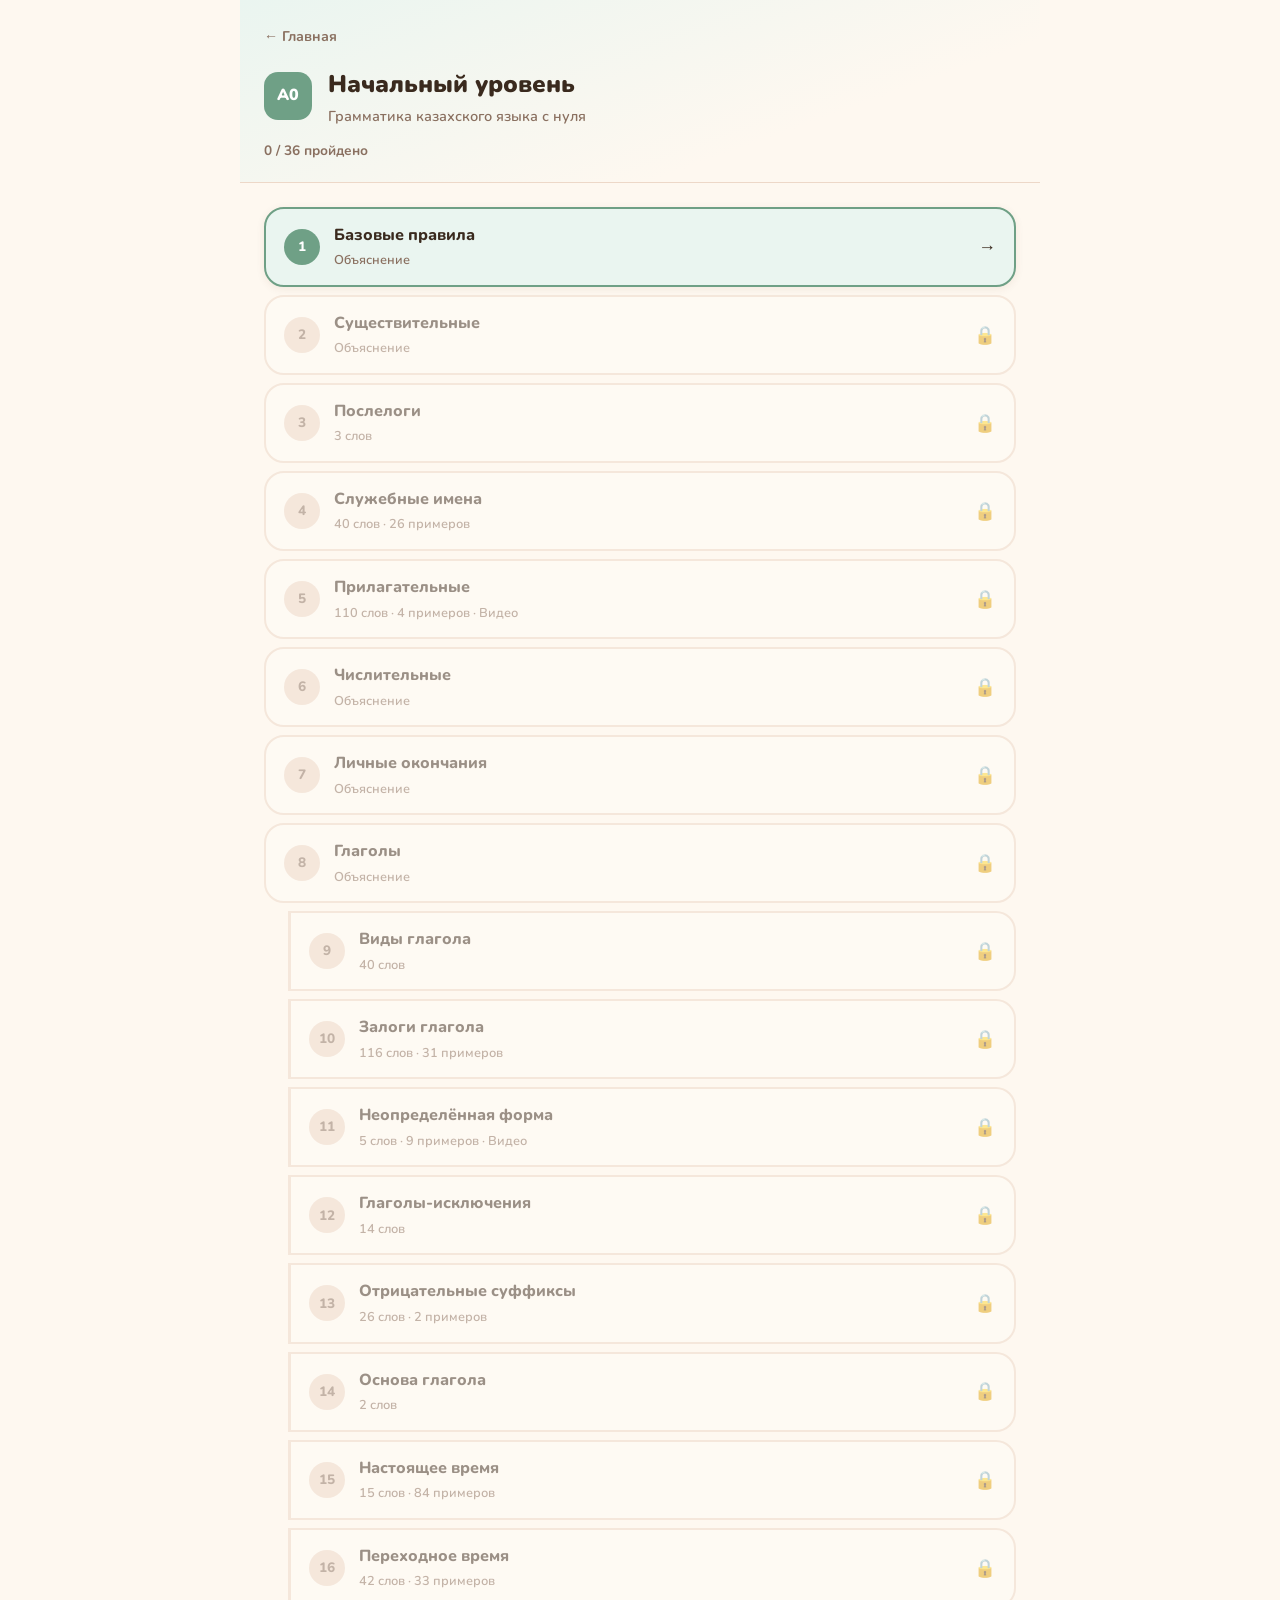
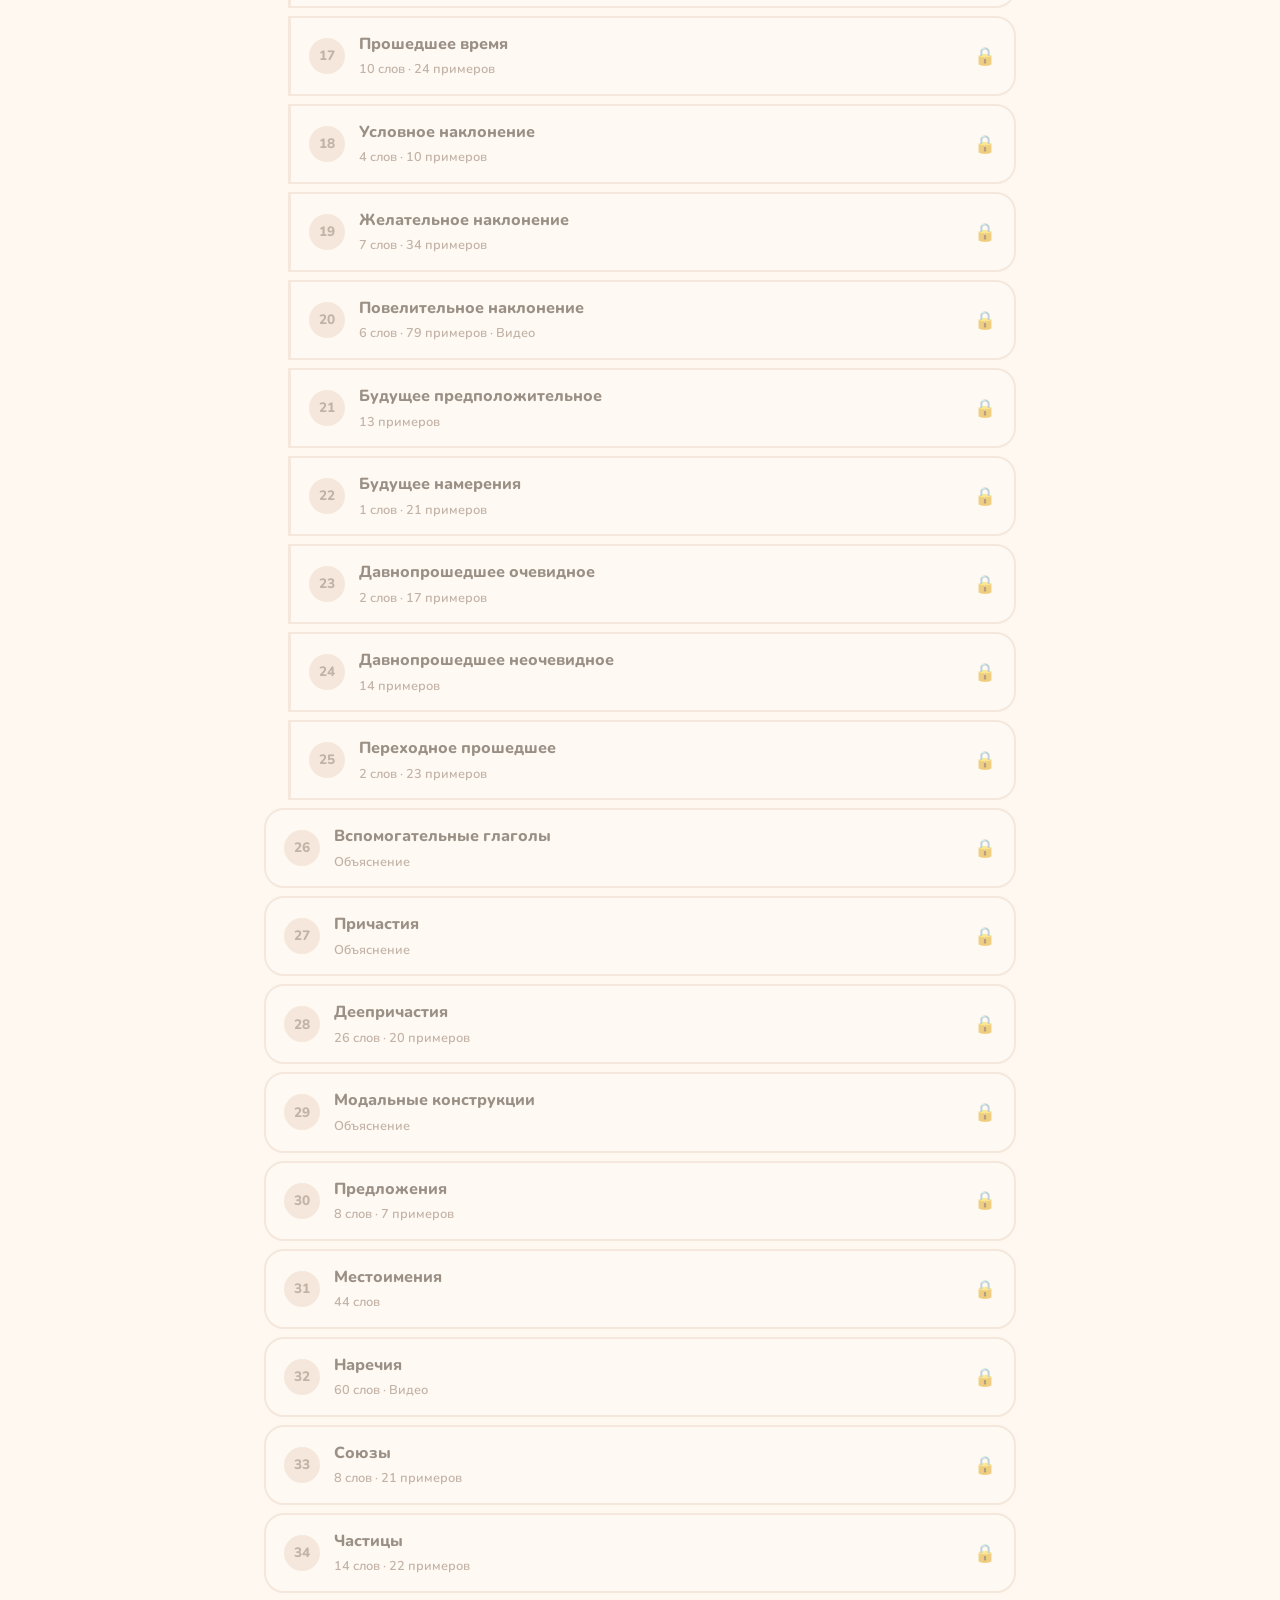
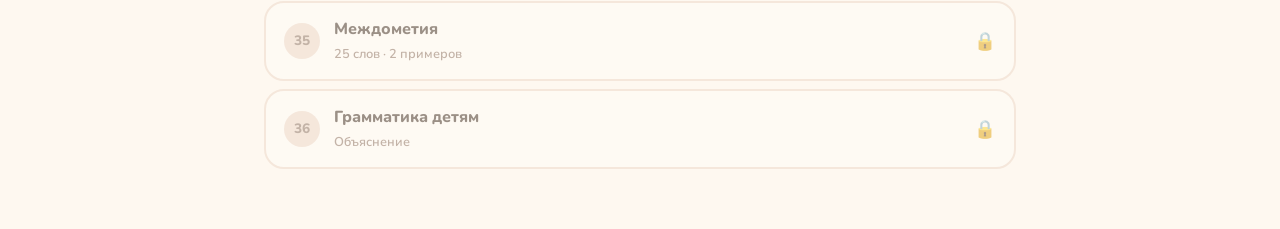
==== A0/index.html @ 3fd6f57e "Add A0 level: lesson path, individual lessons, spaced repetition - A0/A1 tab switcher on main page (" ====
<!DOCTYPE html>
<html lang="ru">
<head>
  <meta charset="UTF-8" />
  <meta name="viewport" content="width=device-width, initial-scale=1.0" />
  <title>Казахский A0 — Начальный уровень</title>
  <link rel="preconnect" href="https://fonts.googleapis.com" />
  <link rel="preconnect" href="https://fonts.gstatic.com" crossorigin />
  <link href="https://fonts.googleapis.com/css2?family=Nunito:wght@400;500;600;700;800;900&display=swap" rel="stylesheet" />
  <link rel="stylesheet" href="../css/style.css" />
  <link rel="stylesheet" href="css/a0.css" />
</head>
<body>

  <div class="a0-path-page">

    <!-- ── Header ── -->
    <div class="a0-path-header">
      <a href="../index.html" class="a0-back-link">← Главная</a>
      <div class="a0-path-title-wrap">
        <div class="a0-level-badge">A0</div>
        <div>
          <h1>Начальный уровень</h1>
          <p>Грамматика казахского языка с нуля</p>
        </div>
      </div>
      <div class="a0-path-stats" id="a0-stats"></div>
    </div>

    <!-- ── Lesson path ── -->
    <div class="a0-path-body">
      <div class="a0-path-list" id="a0-path-list">
        <!-- Rendered by path.js -->
        <div class="a0-loading">Загрузка уроков…</div>
      </div>
    </div>

  </div>

  <script src="js/path.js"></script>
</body>
</html>
---- css/style.css ----
/* ===== COZY KAZAKH LESSONS ===== */

@import url('https://fonts.googleapis.com/css2?family=Nunito:wght@400;500;600;700;800;900&display=swap');

/* ---- Variables ---- */
:root {
  --bg-page:     #fef8f0;
  --bg-card:     #fffcf7;
  --bg-card2:    #fff7ef;

  --primary:       #d4705a;
  --primary-h:     #c4604a;
  --primary-light: #fde0d8;
  --primary-pale:  #fef0ec;

  --secondary:       #6fa086;
  --secondary-h:     #5f9076;
  --secondary-light: #c4e0d3;
  --secondary-pale:  #eaf5f0;

  --accent:       #e9b94a;
  --accent-light: #fdecc8;
  --accent-pale:  #fffaed;

  --success:       #52a872;
  --success-light: #c2e8d2;
  --success-pale:  #edfaf3;

  --error:       #d45050;
  --error-light: #f5c0c0;
  --error-pale:  #fff0f0;

  --text:       #3a2a1e;
  --text-muted: #8a7060;
  --text-light: #b8a090;

  --border:     #edd8c8;
  --border-h:   #d8c0a8;

  --shadow-sm: 0 2px 8px rgba(100,55,30,.08);
  --shadow-md: 0 4px 18px rgba(100,55,30,.12);
  --shadow-lg: 0 8px 36px rgba(100,55,30,.16);
  --shadow-xl: 0 16px 56px rgba(100,55,30,.2);

  --r-sm: 8px;
  --r-md: 14px;
  --r-lg: 20px;
  --r-xl: 28px;
  --r-pill: 999px;

  --font: 'Nunito', 'Segoe UI', sans-serif;
  --transition: .2s cubic-bezier(.4,0,.2,1);
}

/* ---- Reset ---- */
*, *::before, *::after { box-sizing: border-box; margin: 0; padding: 0; }
html { scroll-behavior: smooth; }
body {
  font-family: var(--font);
  background: var(--bg-page);
  color: var(--text);
  line-height: 1.6;
  min-height: 100vh;
}
img { max-width: 100%; display: block; }
button { font-family: var(--font); cursor: pointer; border: none; outline: none; }
a { color: inherit; text-decoration: none; }

/* ---- Scrollbar ---- */
::-webkit-scrollbar { width: 8px; }
::-webkit-scrollbar-track { background: var(--bg-page); }
::-webkit-scrollbar-thumb { background: var(--border); border-radius: var(--r-pill); }
::-webkit-scrollbar-thumb:hover { background: var(--border-h); }

/* ============================================================
   LAYOUT
   ============================================================ */

.site-header {
  position: sticky;
  top: 0;
  z-index: 100;
  background: rgba(254,248,240,.92);
  backdrop-filter: blur(12px);
  border-bottom: 1px solid var(--border);
  padding: 0 24px;
  height: 64px;
  display: flex;
  align-items: center;
  gap: 16px;
}

.back-btn {
  display: flex;
  align-items: center;
  gap: 6px;
  padding: 8px 16px;
  background: var(--bg-card);
  border: 1.5px solid var(--border);
  border-radius: var(--r-pill);
  font-size: .9rem;
  font-weight: 700;
  color: var(--text-muted);
  transition: var(--transition);
  white-space: nowrap;
}
.back-btn:hover {
  background: var(--primary-pale);
  border-color: var(--primary);
  color: var(--primary);
  transform: translateX(-2px);
}

.header-lesson-info {
  display: flex;
  align-items: center;
  gap: 12px;
  flex: 1;
}
.header-lesson-icon { font-size: 1.8rem; line-height: 1; }
.header-lesson-info h1 { font-size: 1.15rem; font-weight: 800; line-height: 1.1; }
.header-lesson-info p { font-size: .8rem; color: var(--text-muted); font-weight: 600; }

/* ---- Tabs ---- */
.tabs-nav {
  display: flex;
  gap: 6px;
  padding: 16px 24px 0;
  border-bottom: 2px solid var(--border);
  background: var(--bg-page);
  position: sticky;
  top: 64px;
  z-index: 90;
  overflow-x: auto;
  -webkit-overflow-scrolling: touch;
}
.tabs-nav::-webkit-scrollbar { height: 0; }

.tab-btn {
  padding: 10px 22px;
  border-radius: var(--r-md) var(--r-md) 0 0;
  font-size: .95rem;
  font-weight: 700;
  color: var(--text-muted);
  background: transparent;
  border: 2px solid transparent;
  border-bottom: none;
  white-space: nowrap;
  transition: var(--transition);
  position: relative;
  bottom: -2px;
}
.tab-btn:hover { color: var(--primary); background: var(--primary-pale); }
.tab-btn.active {
  color: var(--primary);
  background: var(--bg-page);
  border-color: var(--border);
  border-bottom-color: var(--bg-page);
}

.tab-pane { display: none; }
.tab-pane.active {
  display: block;
  animation: fadeSlideUp .35s ease forwards;
}

.lesson-container {
  max-width: 820px;
  margin: 0 auto;
  padding: 28px 24px 80px;
  display: flex;
  flex-direction: column;
  gap: 28px;
}

/* ============================================================
   SECTION BLOCKS
   ============================================================ */

.section-block {
  background: var(--bg-card);
  border: 1.5px solid var(--border);
  border-radius: var(--r-xl);
  overflow: hidden;
  box-shadow: var(--shadow-sm);
  transition: box-shadow var(--transition);
}
.section-block:hover { box-shadow: var(--shadow-md); }

.section-header {
  display: flex;
  align-items: center;
  gap: 12px;
  padding: 18px 24px;
  background: linear-gradient(135deg, var(--primary-pale), var(--accent-pale));
  border-bottom: 1.5px solid var(--border);
  cursor: pointer;
  user-select: none;
}
.section-icon { font-size: 1.5rem; }
.section-title { font-size: 1.05rem; font-weight: 800; flex: 1; }
.section-toggle {
  font-size: 1.2rem;
  color: var(--text-muted);
  transition: transform var(--transition);
}
.section-block.collapsed .section-toggle { transform: rotate(-90deg); }

.section-body {
  padding: 20px 24px;
  display: flex;
  flex-direction: column;
  gap: 20px;
}
.section-block.collapsed .section-body { display: none; }

/* ============================================================
   THEORY COMPONENTS
   ============================================================ */

/* Goals block */
.goals-block {
  background: var(--secondary-pale);
  border: 1.5px solid var(--secondary-light);
  border-radius: var(--r-lg);
  padding: 16px 20px;
}
.goals-block ul { list-style: none; display: flex; flex-direction: column; gap: 8px; }
.goals-block li {
  display: flex;
  align-items: flex-start;
  gap: 10px;
  font-weight: 600;
  font-size: .95rem;
}
.goals-block li::before {
  content: '✓';
  color: var(--secondary);
  font-weight: 900;
  font-size: 1rem;
  line-height: 1.5;
  flex-shrink: 0;
}

.task-after-lesson {
  background: var(--accent-pale);
  border: 1.5px solid var(--accent-light);
  border-radius: var(--r-lg);
  padding: 16px 20px;
}
.task-after-lesson h4 {
  font-size: .9rem;
  font-weight: 800;
  color: var(--text-muted);
  text-transform: uppercase;
  letter-spacing: .05em;
  margin-bottom: 10px;
}
.task-after-lesson ul { list-style: none; display: flex; flex-direction: column; gap: 8px; }
.task-after-lesson li {
  display: flex;
  align-items: flex-start;
  gap: 10px;
  font-size: .9rem;
}
.task-after-lesson li::before {
  content: '📌';
  flex-shrink: 0;
  line-height: 1.5;
}

/* Alphabet grid */
.alphabet-stats {
  display: inline-flex;
  gap: 8px;
  background: var(--primary-pale);
  border: 1.5px solid var(--primary-light);
  border-radius: var(--r-pill);
  padding: 6px 16px;
  font-size: .85rem;
  font-weight: 700;
  color: var(--primary);
  margin-bottom: 12px;
}

.alphabet-grid {
  display: flex;
  flex-wrap: wrap;
  gap: 6px;
}
.letter-cell {
  display: flex;
  align-items: center;
  justify-content: center;
  min-width: 52px;
  padding: 8px 10px;
  background: var(--bg-card2);
  border: 1.5px solid var(--border);
  border-radius: var(--r-sm);
  font-size: 1rem;
  font-weight: 700;
  transition: var(--transition);
  cursor: default;
}
.letter-cell:hover { transform: translateY(-2px); box-shadow: var(--shadow-sm); }
.letter-cell.special {
  background: var(--primary-pale);
  border-color: var(--primary-light);
  color: var(--primary);
}

/* Letter detail rows */
.letter-detail-table {
  width: 100%;
  border-collapse: separate;
  border-spacing: 0 6px;
}
.letter-detail-table td {
  padding: 6px 12px;
  font-size: .92rem;
}
.letter-detail-table td:first-child {
  font-size: 1.4rem;
  font-weight: 900;
  color: var(--primary);
  width: 56px;
  text-align: center;
  background: var(--primary-pale);
  border-radius: var(--r-sm) 0 0 var(--r-sm);
  border: 1.5px solid var(--primary-light);
  border-right: none;
}
.letter-detail-table td:nth-child(2) {
  background: var(--bg-card2);
  border-top: 1.5px solid var(--border);
  border-bottom: 1.5px solid var(--border);
  color: var(--text);
}
.letter-detail-table td:last-child {
  background: var(--bg-card2);
  border-radius: 0 var(--r-sm) var(--r-sm) 0;
  border: 1.5px solid var(--border);
  border-left: none;
  font-style: italic;
  color: var(--text-muted);
  font-weight: 600;
}

.block-subtitle {
  font-size: .85rem;
  font-weight: 800;
  text-transform: uppercase;
  letter-spacing: .06em;
  color: var(--text-muted);
  margin-bottom: 10px;
}

/* Grammar table */
.grammar-table-wrap {
  overflow-x: auto;
  border-radius: var(--r-lg);
  border: 1.5px solid var(--border);
  box-shadow: var(--shadow-sm);
}
.grammar-table {
  width: 100%;
  border-collapse: collapse;
  font-size: .9rem;
}
.grammar-table th {
  padding: 10px 14px;
  background: linear-gradient(135deg, var(--primary-pale), var(--accent-pale));
  color: var(--text);
  font-weight: 800;
  text-align: left;
  border-bottom: 1.5px solid var(--border);
  white-space: nowrap;
}
.grammar-table td {
  padding: 10px 14px;
  border-bottom: 1px solid var(--border);
  vertical-align: top;
}
.grammar-table tr:last-child td { border-bottom: none; }
.grammar-table tr:nth-child(even) td { background: var(--bg-card2); }
.grammar-table td:first-child { font-weight: 700; color: var(--text-muted); }
.grammar-table .kz-text { font-weight: 700; font-size: 1rem; color: var(--text); }
.grammar-table .ru-text { color: var(--text-muted); font-size: .88rem; }
.grammar-note {
  font-size: .85rem;
  color: var(--text-muted);
  font-style: italic;
  margin-bottom: 8px;
}

/* Vocab table */
.vocab-table-wrap {
  border: 1.5px solid var(--border);
  border-radius: var(--r-lg);
  overflow: hidden;
  box-shadow: var(--shadow-sm);
}
.vocab-row {
  display: grid;
  grid-template-columns: 1fr 1fr;
  padding: 12px 18px;
  border-bottom: 1px solid var(--border);
  gap: 12px;
  align-items: center;
  transition: background var(--transition);
}
.vocab-row:last-child { border-bottom: none; }
.vocab-row:hover { background: var(--primary-pale); }
.vocab-row .kz { font-weight: 700; font-size: 1rem; }
.vocab-row .ru { color: var(--text-muted); font-size: .9rem; }

/* Dialogue examples */
.dialogue-examples { display: flex; flex-direction: column; gap: 14px; }
.dialogue-example-card {
  background: var(--bg-card2);
  border: 1.5px solid var(--border);
  border-radius: var(--r-lg);
  overflow: hidden;
}
.dialogue-example-label {
  padding: 8px 16px;
  background: var(--accent-pale);
  border-bottom: 1px solid var(--border);
  font-size: .82rem;
  font-weight: 700;
  color: var(--text-muted);
}
.dialogue-example-lines { padding: 12px 16px; display: flex; flex-direction: column; gap: 6px; }
.dialogue-line {
  font-size: .95rem;
  font-weight: 600;
  padding: 4px 0;
}

.dialogue-pairs { display: flex; flex-direction: column; gap: 16px; }
.dialogue-pair {
  background: var(--bg-card2);
  border: 1.5px solid var(--border);
  border-radius: var(--r-lg);
  padding: 14px 18px;
}
.dialogue-pair-label {
  font-size: .82rem;
  font-weight: 800;
  color: var(--text-muted);
  margin-bottom: 8px;
  text-transform: uppercase;
  letter-spacing: .05em;
}
.dialogue-pair-line {
  display: flex;
  gap: 10px;
  margin-bottom: 6px;
}
.dialogue-pair-line:last-child { margin-bottom: 0; }
.dp-q, .dp-a {
  padding: 8px 14px;
  border-radius: var(--r-md);
  font-size: .95rem;
  font-weight: 600;
  flex: 1;
}
.dp-q {
  background: var(--primary-pale);
  border: 1.5px solid var(--primary-light);
  color: var(--primary);
}
.dp-a {
  background: var(--secondary-pale);
  border: 1.5px solid var(--secondary-light);
  color: var(--secondary-h);
}

/* Colors grid */
.colors-grid {
  display: flex;
  flex-wrap: wrap;
  gap: 10px;
}
.color-chip {
  display: flex;
  align-items: center;
  gap: 10px;
  padding: 10px 16px;
  background: var(--bg-card);
  border: 1.5px solid var(--border);
  border-radius: var(--r-pill);
  box-shadow: var(--shadow-sm);
  transition: var(--transition);
}
.color-chip:hover { transform: translateY(-2px); box-shadow: var(--shadow-md); }
.color-dot {
  width: 20px;
  height: 20px;
  border-radius: 50%;
  border: 2px solid rgba(0,0,0,.1);
  flex-shrink: 0;
}
.color-kz { font-weight: 700; font-size: .95rem; }
.color-ru { font-size: .8rem; color: var(--text-muted); }

/* Numbers table */
.numbers-grid {
  display: grid;
  grid-template-columns: repeat(auto-fill, minmax(140px, 1fr));
  gap: 8px;
}
.number-cell {
  display: flex;
  align-items: center;
  gap: 10px;
  padding: 10px 14px;
  background: var(--bg-card2);
  border: 1.5px solid var(--border);
  border-radius: var(--r-md);
  transition: var(--transition);
}
.number-cell:hover {
  background: var(--primary-pale);
  border-color: var(--primary-light);
  transform: translateY(-2px);
  box-shadow: var(--shadow-sm);
}
.number-digit {
  font-size: 1.1rem;
  font-weight: 900;
  color: var(--primary);
  min-width: 40px;
  text-align: right;
}
.number-word { font-size: .9rem; font-weight: 700; }

.numbers-note {
  background: var(--accent-pale);
  border: 1.5px solid var(--accent-light);
  border-radius: var(--r-md);
  padding: 12px 16px;
  font-size: .88rem;
  color: var(--text-muted);
  font-weight: 600;
}
.numbers-note::before { content: '💡 '; }

/* Vocab with emoji */
.vocab-emoji-grid {
  display: grid;
  grid-template-columns: repeat(auto-fill, minmax(160px, 1fr));
  gap: 10px;
}
.vocab-emoji-cell {
  display: flex;
  align-items: center;
  gap: 10px;
  padding: 12px 14px;
  background: var(--bg-card2);
  border: 1.5px solid var(--border);
  border-radius: var(--r-md);
  transition: var(--transition);
}
.vocab-emoji-cell:hover {
  background: var(--secondary-pale);
  border-color: var(--secondary-light);
  transform: translateY(-2px);
  box-shadow: var(--shadow-sm);
}
.vocab-emoji { font-size: 1.6rem; flex-shrink: 0; }
.vocab-emoji-text .kz { font-weight: 700; font-size: .92rem; }
.vocab-emoji-text .ru { font-size: .78rem; color: var(--text-muted); }

/* ============================================================
   EXERCISES
   ============================================================ */

.exercise-block {
  background: var(--bg-card);
  border: 2px solid var(--border);
  border-radius: var(--r-xl);
  overflow: hidden;
  box-shadow: var(--shadow-sm);
}

.exercise-header {
  display: flex;
  align-items: center;
  gap: 12px;
  padding: 14px 20px;
  background: linear-gradient(135deg, var(--accent-pale), var(--primary-pale));
  border-bottom: 1.5px solid var(--border);
}
.exercise-badge {
  padding: 4px 12px;
  background: var(--accent);
  color: white;
  border-radius: var(--r-pill);
  font-size: .8rem;
  font-weight: 800;
  white-space: nowrap;
}
.exercise-instruction {
  font-size: .9rem;
  font-weight: 600;
  color: var(--text-muted);
  line-height: 1.4;
}

.exercise-body { padding: 20px; }

.exercise-result {
  margin-top: 16px;
  padding: 12px 18px;
  border-radius: var(--r-md);
  font-size: .95rem;
  font-weight: 700;
  display: none;
  align-items: center;
  gap: 10px;
}
.exercise-result.success {
  display: flex;
  background: var(--success-pale);
  border: 1.5px solid var(--success-light);
  color: var(--success);
}
.exercise-result.partial {
  display: flex;
  background: var(--accent-pale);
  border: 1.5px solid var(--accent-light);
  color: #9a7020;
}
.exercise-result.error {
  display: flex;
  background: var(--error-pale);
  border: 1.5px solid var(--error-light);
  color: var(--error);
}

/* ---- Match Exercise ---- */
.match-exercise { display: flex; flex-direction: column; gap: 16px; }
.match-columns {
  display: grid;
  grid-template-columns: 1fr 1fr;
  gap: clamp(48px, 16%, 80px);
}
.match-column { display: flex; flex-direction: column; gap: 8px; }

.match-item {
  padding: 12px 16px;
  background: var(--bg-card2);
  border: 2px solid var(--border);
  border-radius: var(--r-md);
  font-size: .92rem;
  font-weight: 600;
  cursor: pointer;
  transition: var(--transition);
  text-align: center;
  user-select: none;
  min-height: 48px;
  display: flex;
  align-items: center;
  justify-content: center;
}
.match-item:hover:not(.matched):not(.wrong) {
  border-color: var(--primary);
  background: var(--primary-pale);
  transform: translateY(-1px);
  box-shadow: var(--shadow-sm);
}
.match-item.selected {
  border-color: var(--primary);
  background: var(--primary-pale);
  box-shadow: 0 0 0 3px var(--primary-light);
  animation: pulse .4s ease;
}
.match-item.matched {
  border-color: var(--success);
  background: var(--success-pale);
  color: var(--success);
  cursor: default;
  animation: matchSuccess .5s ease;
}
.match-item.matched::after {
  content: ' ✓';
  font-weight: 900;
}
.match-item.wrong {
  border-color: var(--error);
  background: var(--error-pale);
  animation: shake .4s ease;
}

.match-check-btn {
  align-self: center;
  padding: 11px 28px;
  background: var(--primary);
  color: white;
  border-radius: var(--r-pill);
  font-size: .95rem;
  font-weight: 800;
  transition: var(--transition);
  box-shadow: var(--shadow-sm);
}
.match-check-btn:hover {
  background: var(--primary-h);
  transform: translateY(-2px);
  box-shadow: var(--shadow-md);
}
.match-check-btn:disabled {
  opacity: .5;
  cursor: not-allowed;
  transform: none;
}

/* ---- Fill Dialog Exercise ---- */
.fill-dialog-exercise { display: flex; flex-direction: column; gap: 16px; }

.word-bank {
  display: flex;
  flex-wrap: wrap;
  gap: 8px;
  padding: 14px 16px;
  background: var(--accent-pale);
  border: 1.5px solid var(--accent-light);
  border-radius: var(--r-lg);
}
.word-bank-label {
  width: 100%;
  font-size: .78rem;
  font-weight: 800;
  text-transform: uppercase;
  letter-spacing: .06em;
  color: var(--text-muted);
  margin-bottom: 2px;
}
.word-chip {
  padding: 7px 16px;
  background: white;
  border: 2px solid var(--accent-light);
  border-radius: var(--r-pill);
  font-size: .9rem;
  font-weight: 700;
  cursor: pointer;
  transition: var(--transition);
  color: var(--text);
}
.word-chip:hover:not(.used) {
  border-color: var(--accent);
  background: var(--accent-pale);
  transform: translateY(-1px);
}
.word-chip.used {
  opacity: .35;
  cursor: not-allowed;
  text-decoration: line-through;
}

.dialog-blocks { display: flex; flex-direction: column; gap: 12px; }
.dialog-block {
  background: var(--bg-card2);
  border: 1.5px solid var(--border);
  border-radius: var(--r-lg);
  overflow: hidden;
}
.dialog-block-num {
  padding: 6px 14px;
  background: var(--primary-pale);
  border-bottom: 1px solid var(--border);
  font-size: .78rem;
  font-weight: 800;
  color: var(--primary);
  text-transform: uppercase;
  letter-spacing: .05em;
}
.dialog-lines { padding: 10px 14px; display: flex; flex-direction: column; gap: 6px; }
.dialog-line {
  font-size: .92rem;
  font-weight: 600;
  line-height: 1.6;
  display: flex;
  align-items: center;
  flex-wrap: wrap;
  gap: 4px;
}

.blank-slot {
  display: inline-flex;
  align-items: center;
  justify-content: center;
  min-width: 90px;
  padding: 3px 12px;
  background: white;
  border: 2px dashed var(--primary-light);
  border-radius: var(--r-pill);
  font-weight: 700;
  color: var(--primary);
  cursor: pointer;
  transition: var(--transition);
  font-size: .88rem;
  min-height: 30px;
  vertical-align: middle;
}
.blank-slot.empty::after { content: '______'; opacity: .3; }
.blank-slot:hover:not(.correct):not(.wrong-ans) {
  border-color: var(--primary);
  background: var(--primary-pale);
}
.blank-slot.correct {
  background: var(--success-pale);
  border-style: solid;
  border-color: var(--success);
  color: var(--success);
  cursor: default;
}
.blank-slot.wrong-ans {
  background: var(--error-pale);
  border-style: solid;
  border-color: var(--error);
  color: var(--error);
}
.blank-slot.filled {
  border-style: solid;
  border-color: var(--primary);
  background: var(--primary-pale);
}

.dialog-check-btn {
  align-self: flex-start;
  padding: 10px 26px;
  background: var(--secondary);
  color: white;
  border-radius: var(--r-pill);
  font-size: .95rem;
  font-weight: 800;
  transition: var(--transition);
  box-shadow: var(--shadow-sm);
}
.dialog-check-btn:hover {
  background: var(--secondary-h);
  transform: translateY(-2px);
  box-shadow: var(--shadow-md);
}

/* ---- Alpha Sort Exercise ---- */
.sort-exercise { display: flex; flex-direction: column; gap: 16px; }
.sort-bank {
  display: flex;
  flex-wrap: wrap;
  gap: 8px;
  padding: 14px 16px;
  background: var(--secondary-pale);
  border: 1.5px solid var(--secondary-light);
  border-radius: var(--r-lg);
  min-height: 56px;
}
.sort-bank-label {
  width: 100%;
  font-size: .78rem;
  font-weight: 800;
  text-transform: uppercase;
  letter-spacing: .06em;
  color: var(--text-muted);
  margin-bottom: 2px;
}
.sort-chip {
  padding: 8px 18px;
  background: white;
  border: 2px solid var(--secondary-light);
  border-radius: var(--r-pill);
  font-size: .92rem;
  font-weight: 700;
  cursor: pointer;
  transition: var(--transition);
}
.sort-chip:hover {
  border-color: var(--secondary);
  background: var(--secondary-pale);
  transform: translateY(-2px);
  box-shadow: var(--shadow-sm);
}
.sort-chip.placed { opacity: .3; cursor: not-allowed; text-decoration: line-through; }

.sort-slots { display: flex; flex-direction: column; gap: 6px; }
.sort-slot {
  display: flex;
  align-items: center;
  gap: 10px;
}
.sort-slot-num {
  width: 28px;
  height: 28px;
  border-radius: 50%;
  background: var(--primary-pale);
  border: 1.5px solid var(--primary-light);
  display: flex;
  align-items: center;
  justify-content: center;
  font-size: .8rem;
  font-weight: 800;
  color: var(--primary);
  flex-shrink: 0;
}
.sort-slot-cell {
  flex: 1;
  padding: 8px 16px;
  border: 2px dashed var(--border);
  border-radius: var(--r-md);
  font-size: .92rem;
  font-weight: 700;
  min-height: 40px;
  cursor: pointer;
  transition: var(--transition);
  color: var(--text);
  display: flex;
  align-items: center;
}
.sort-slot-cell.empty { color: var(--text-light); }
.sort-slot-cell.empty::after { content: 'нажмите на слово...'; font-size: .8rem; font-weight: 500; }
.sort-slot-cell:hover:not(.correct-s):not(.wrong-s) {
  border-color: var(--primary-light);
  background: var(--primary-pale);
}
.sort-slot-cell.correct-s {
  background: var(--success-pale);
  border: 2px solid var(--success);
  color: var(--success);
  cursor: default;
}
.sort-slot-cell.wrong-s {
  background: var(--error-pale);
  border: 2px solid var(--error);
  color: var(--error);
}

.sort-check-btn {
  align-self: flex-start;
  padding: 10px 26px;
  background: var(--primary);
  color: white;
  border-radius: var(--r-pill);
  font-size: .95rem;
  font-weight: 800;
  transition: var(--transition);
  box-shadow: var(--shadow-sm);
}
.sort-check-btn:hover {
  background: var(--primary-h);
  transform: translateY(-2px);
  box-shadow: var(--shadow-md);
}

/* ---- Color Fill Exercise ---- */
.color-fill-exercise { display: flex; flex-direction: column; gap: 16px; }
.color-options {
  display: flex;
  flex-wrap: wrap;
  gap: 8px;
  padding: 14px 16px;
  background: var(--bg-card2);
  border: 1.5px solid var(--border);
  border-radius: var(--r-lg);
}
.color-option-chip {
  padding: 7px 16px;
  background: white;
  border: 2px solid var(--border);
  border-radius: var(--r-pill);
  font-size: .9rem;
  font-weight: 700;
  cursor: pointer;
  transition: var(--transition);
}
.color-option-chip:hover { border-color: var(--primary); background: var(--primary-pale); }
.color-option-chip.used { opacity: .3; cursor: not-allowed; }

.color-questions { display: flex; flex-direction: column; gap: 12px; }
.color-question {
  background: var(--bg-card2);
  border: 1.5px solid var(--border);
  border-radius: var(--r-lg);
  padding: 14px 18px;
}
.color-question-hint {
  font-size: .82rem;
  color: var(--text-muted);
  font-weight: 600;
  margin-bottom: 8px;
  display: flex;
  align-items: center;
  gap: 6px;
}
.color-question-text { font-size: .95rem; font-weight: 700; line-height: 1.8; }

/* ---- Count Exercise ---- */
.count-exercise { display: flex; flex-direction: column; gap: 16px; }
.count-question {
  background: var(--bg-card2);
  border: 1.5px solid var(--border);
  border-radius: var(--r-lg);
  padding: 16px 18px;
  display: flex;
  flex-direction: column;
  gap: 12px;
}
.count-display {
  font-size: 2.2rem;
  letter-spacing: 2px;
  text-align: center;
  padding: 8px;
}
.count-prompt { font-size: .95rem; font-weight: 700; }
.count-prompt-ru { font-size: .85rem; color: var(--text-muted); font-weight: 600; }

.count-input-wrap { display: flex; gap: 10px; align-items: center; flex-wrap: wrap; }
.count-input {
  flex: 1;
  min-width: 200px;
  padding: 10px 16px;
  border: 2px solid var(--border);
  border-radius: var(--r-md);
  font-size: .95rem;
  font-family: var(--font);
  font-weight: 600;
  background: white;
  color: var(--text);
  transition: var(--transition);
}
.count-input:focus {
  outline: none;
  border-color: var(--primary);
  box-shadow: 0 0 0 3px var(--primary-light);
}
.count-check-btn {
  padding: 10px 22px;
  background: var(--primary);
  color: white;
  border-radius: var(--r-md);
  font-size: .9rem;
  font-weight: 800;
  transition: var(--transition);
}
.count-check-btn:hover {
  background: var(--primary-h);
  transform: translateY(-1px);
}
.count-answer-reveal {
  font-size: .9rem;
  color: var(--text-muted);
  font-weight: 600;
  padding: 8px 14px;
  background: var(--success-pale);
  border: 1.5px solid var(--success-light);
  border-radius: var(--r-md);
  display: none;
}
.count-answer-reveal.show { display: block; }

/* Reset button */
.reset-btn {
  align-self: flex-end;
  padding: 7px 18px;
  background: transparent;
  border: 1.5px solid var(--border);
  border-radius: var(--r-pill);
  font-size: .82rem;
  font-weight: 700;
  color: var(--text-muted);
  transition: var(--transition);
}
.reset-btn:hover { border-color: var(--error); color: var(--error); background: var(--error-pale); }

/* ============================================================
   FLASHCARDS
   ============================================================ */

.flashcard-tab {
  max-width: 680px;
  margin: 0 auto;
  padding: 28px 24px 80px;
  display: flex;
  flex-direction: column;
  gap: 20px;
}

/* Direction bar (Каз→Рус / Рус→Каз) */
.fc-dir-bar {
  display: flex;
  gap: 6px;
  background: var(--bg-card2);
  border: 1.5px solid var(--border);
  border-radius: var(--r-pill);
  padding: 4px;
  align-self: center;
}
.fc-dir-btn {
  padding: 7px 18px;
  border-radius: var(--r-pill);
  font-size: .85rem;
  font-weight: 700;
  border: none;
  background: transparent;
  color: var(--text-muted);
  transition: var(--transition);
  cursor: pointer;
  white-space: nowrap;
}
.fc-dir-btn:hover:not(.active) {
  color: var(--secondary-h);
  background: var(--secondary-pale);
}
.fc-dir-btn.active {
  background: var(--secondary);
  color: white;
  box-shadow: var(--shadow-sm);
}

/* Mode bar */
.fc-modebar {
  display: flex;
  gap: 10px;
  align-items: center;
  flex-wrap: wrap;
}
.fc-mode-btn {
  padding: 9px 20px;
  border-radius: var(--r-pill);
  font-size: .88rem;
  font-weight: 700;
  transition: var(--transition);
  border: 2px solid var(--border);
  background: var(--bg-card);
  color: var(--text-muted);
}
.fc-mode-btn:hover { border-color: var(--primary); color: var(--primary); background: var(--primary-pale); }
.fc-mode-btn.active { background: var(--primary); border-color: var(--primary); color: white; }
.fc-mode-btn.review-mode { border-color: var(--accent); color: #9a7020; }
.fc-mode-btn.review-mode.active { background: var(--accent); border-color: var(--accent); color: white; }

.fc-stats {
  display: flex;
  gap: 14px;
  align-items: center;
  padding: 12px 18px;
  background: var(--bg-card);
  border: 1.5px solid var(--border);
  border-radius: var(--r-lg);
  flex-wrap: wrap;
}
.fc-stat {
  display: flex;
  flex-direction: column;
  align-items: center;
}
.fc-stat-num { font-size: 1.4rem; font-weight: 900; color: var(--primary); line-height: 1; }
.fc-stat-label { font-size: .72rem; font-weight: 700; color: var(--text-muted); text-transform: uppercase; letter-spacing: .04em; }
.fc-stat-divider { width: 1px; height: 36px; background: var(--border); }

/* Card area */
.fc-card-area {
  display: flex;
  flex-direction: column;
  align-items: center;
  gap: 16px;
}

.fc-card-wrap {
  width: 100%;
  perspective: 1000px;
  cursor: pointer;
}
.fc-card {
  width: 100%;
  min-height: 220px;
  border-radius: var(--r-xl);
  transition: transform .55s cubic-bezier(.4,0,.2,1);
  transform-style: preserve-3d;
  position: relative;
  box-shadow: var(--shadow-md);
}
.fc-card.flipped { transform: rotateY(180deg); }
.fc-card-face {
  position: absolute;
  inset: 0;
  border-radius: var(--r-xl);
  display: flex;
  flex-direction: column;
  align-items: center;
  justify-content: center;
  padding: 28px 32px;
  backface-visibility: hidden;
  -webkit-backface-visibility: hidden;
  gap: 10px;
}
.fc-card-front {
  background: linear-gradient(135deg, #fff8f0, #fef0e8);
  border: 2px solid var(--border);
}
.fc-card-back {
  background: linear-gradient(135deg, #eaf5f0, #d8f0e6);
  border: 2px solid var(--secondary-light);
  transform: rotateY(180deg);
}
.fc-card-lang {
  font-size: .72rem;
  font-weight: 800;
  text-transform: uppercase;
  letter-spacing: .08em;
  opacity: .5;
}
.fc-card-text {
  font-size: 1.6rem;
  font-weight: 800;
  text-align: center;
  line-height: 1.3;
  white-space: pre-line;
}
.fc-card-note {
  font-size: .82rem;
  color: var(--text-muted);
  font-weight: 600;
  text-align: center;
  font-style: italic;
}
.fc-flip-hint {
  font-size: .75rem;
  color: var(--text-light);
  font-weight: 600;
  opacity: .7;
}

/* Learned badge */
.fc-learned-badge {
  position: absolute;
  top: 14px;
  right: 18px;
  font-size: 1.2rem;
  transition: transform var(--transition);
}
.fc-learned-badge:hover { transform: scale(1.3); }

/* Navigation */
.fc-nav {
  display: flex;
  align-items: center;
  gap: 16px;
  width: 100%;
  justify-content: center;
}
.fc-nav-btn {
  width: 44px;
  height: 44px;
  border-radius: 50%;
  background: var(--bg-card);
  border: 2px solid var(--border);
  font-size: 1.1rem;
  display: flex;
  align-items: center;
  justify-content: center;
  transition: var(--transition);
  color: var(--text);
}
.fc-nav-btn:hover:not(:disabled) {
  border-color: var(--primary);
  background: var(--primary-pale);
  color: var(--primary);
  transform: scale(1.1);
}
.fc-nav-btn:disabled { opacity: .35; cursor: not-allowed; }
.fc-counter {
  font-size: .95rem;
  font-weight: 700;
  color: var(--text-muted);
  min-width: 70px;
  text-align: center;
}

/* Learn button */
.fc-action-row {
  display: flex;
  gap: 10px;
  width: 100%;
  justify-content: center;
  flex-wrap: wrap;
}
.fc-learn-btn {
  padding: 10px 24px;
  border-radius: var(--r-pill);
  font-size: .9rem;
  font-weight: 800;
  transition: var(--transition);
  border: 2px solid var(--border);
  background: var(--bg-card);
  color: var(--text-muted);
  display: flex;
  align-items: center;
  gap: 7px;
}
.fc-learn-btn:hover { border-color: var(--accent); background: var(--accent-pale); color: #9a7020; }
.fc-learn-btn.learned {
  background: var(--accent-pale);
  border-color: var(--accent);
  color: #9a7020;
}
.fc-learn-btn.learned .learn-icon::before { content: '⭐'; }
.fc-learn-btn:not(.learned) .learn-icon::before { content: '☆'; }

.fc-shuffle-btn {
  padding: 10px 20px;
  border-radius: var(--r-pill);
  font-size: .9rem;
  font-weight: 800;
  transition: var(--transition);
  border: 2px solid var(--border);
  background: var(--bg-card);
  color: var(--text-muted);
}
.fc-shuffle-btn:hover { border-color: var(--secondary); background: var(--secondary-pale); color: var(--secondary-h); }

/* Learned full view */
.fc-learned-view {
  display: flex;
  flex-direction: column;
  gap: 12px;
  padding: 4px 0;
}
.fc-back-btn {
  display: inline-flex;
  align-items: center;
  gap: 6px;
  background: none;
  border: 1.5px solid var(--border);
  border-radius: var(--r-pill);
  padding: 7px 16px;
  font-size: .85rem;
  font-weight: 700;
  color: var(--text-muted);
  cursor: pointer;
  transition: var(--transition);
  align-self: flex-start;
}
.fc-back-btn:hover { border-color: var(--primary); color: var(--primary); }
.fc-learned-view-title {
  font-size: 1.05rem;
  font-weight: 800;
  color: var(--primary);
  display: flex;
  align-items: center;
  gap: 8px;
}
.fc-learned-view-count {
  background: var(--accent-pale);
  color: #9a7020;
  border-radius: var(--r-pill);
  padding: 2px 10px;
  font-size: .82rem;
}
.fc-learned-view .fc-learned-list {
  max-height: none;
}

/* Learned panel */
.fc-learned-panel {
  background: var(--bg-card);
  border: 1.5px solid var(--border);
  border-radius: var(--r-xl);
  overflow: hidden;
  box-shadow: var(--shadow-sm);
}
.fc-learned-panel-header {
  padding: 14px 20px;
  background: var(--accent-pale);
  border-bottom: 1.5px solid var(--accent-light);
  font-size: .9rem;
  font-weight: 800;
  color: #9a7020;
  display: flex;
  align-items: center;
  gap: 8px;
}
.fc-learned-list {
  padding: 12px 16px;
  display: flex;
  flex-direction: column;
  gap: 6px;
  max-height: 320px;
  overflow-y: auto;
}
.fc-learned-item {
  display: flex;
  align-items: center;
  gap: 12px;
  padding: 8px 12px;
  border-radius: var(--r-md);
  background: var(--bg-card2);
  border: 1px solid var(--border);
}
.fc-learned-item-kz { font-weight: 700; font-size: .9rem; flex: 1; }
.fc-learned-item-ru { font-size: .85rem; color: var(--text-muted); flex: 1; }
.fc-unlearn-btn {
  padding: 4px 10px;
  background: transparent;
  border: 1.5px solid var(--border);
  border-radius: var(--r-pill);
  font-size: .75rem;
  font-weight: 700;
  color: var(--text-muted);
  transition: var(--transition);
  flex-shrink: 0;
}
.fc-unlearn-btn:hover { border-color: var(--error); color: var(--error); background: var(--error-pale); }
.fc-learned-empty {
  padding: 20px;
  text-align: center;
  color: var(--text-muted);
  font-size: .9rem;
  font-weight: 600;
}

/* ============================================================
   INDEX PAGE
   ============================================================ */

.index-page {
  min-height: 100vh;
  background: var(--bg-page);
}

.index-hero {
  text-align: center;
  padding: 60px 24px 40px;
  background: linear-gradient(160deg, var(--primary-pale) 0%, var(--bg-page) 60%);
  border-bottom: 1.5px solid var(--border);
}
.index-hero-emoji { font-size: 4rem; margin-bottom: 12px; animation: floatBob 3s ease-in-out infinite; }
.index-hero h1 {
  font-size: 2.2rem;
  font-weight: 900;
  color: var(--text);
  margin-bottom: 8px;
}
.index-hero p { font-size: 1rem; color: var(--text-muted); font-weight: 600; }

.lessons-section {
  max-width: 880px;
  margin: 0 auto;
  padding: 36px 24px 40px;
}
.index-feedback {
  text-align: center;
  padding: 0 24px 48px;
  font-size: .85rem;
  color: var(--text-muted);
}
.index-feedback a {
  color: var(--secondary);
  text-decoration: none;
  font-weight: 700;
}
.index-feedback a:hover {
  text-decoration: underline;
}
.lessons-section h2 {
  font-size: 1.2rem;
  font-weight: 800;
  color: var(--text-muted);
  text-transform: uppercase;
  letter-spacing: .06em;
  margin-bottom: 20px;
}
.lessons-grid {
  display: grid;
  grid-template-columns: repeat(auto-fill, minmax(320px, 1fr));
  gap: 16px;
}

.lesson-card {
  background: var(--bg-card);
  border: 2px solid var(--border);
  border-radius: var(--r-xl);
  padding: 22px 24px;
  text-decoration: none;
  color: inherit;
  display: flex;
  flex-direction: column;
  gap: 12px;
  transition: var(--transition);
  box-shadow: var(--shadow-sm);
  position: relative;
  overflow: hidden;
}
.lesson-card::before {
  content: '';
  position: absolute;
  top: 0; right: 0;
  width: 100px; height: 100px;
  background: radial-gradient(circle at 80% 20%, var(--primary-pale) 0%, transparent 70%);
  pointer-events: none;
}
.lesson-card:hover {
  border-color: var(--primary);
  transform: translateY(-4px);
  box-shadow: var(--shadow-lg);
}
.lesson-card-top {
  display: flex;
  align-items: flex-start;
  gap: 14px;
}
.lesson-card-icon {
  font-size: 2.2rem;
  line-height: 1;
  flex-shrink: 0;
}
.lesson-card-title {
  display: flex;
  flex-direction: column;
  gap: 2px;
}
.lesson-card-title h3 {
  font-size: 1rem;
  font-weight: 800;
  color: var(--text-muted);
  text-transform: uppercase;
  letter-spacing: .06em;
}
.lesson-card-title .topic-kz {
  font-size: 1.05rem;
  font-weight: 800;
  color: var(--text);
}
.lesson-card-title .topic-ru {
  font-size: .88rem;
  color: var(--text-muted);
  font-weight: 600;
}
.lesson-card-desc {
  font-size: .88rem;
  color: var(--text-muted);
  line-height: 1.5;
}
.lesson-card-footer {
  display: flex;
  align-items: center;
  justify-content: space-between;
  padding-top: 8px;
  border-top: 1px solid var(--border);
}
.lesson-card-tags { display: flex; gap: 6px; flex-wrap: wrap; }
.lesson-tag {
  padding: 4px 10px;
  background: var(--secondary-pale);
  border: 1px solid var(--secondary-light);
  border-radius: var(--r-pill);
  font-size: .75rem;
  font-weight: 700;
  color: var(--secondary-h);
}
.lesson-card-arrow {
  font-size: 1.2rem;
  color: var(--primary);
  transition: transform var(--transition);
}
.lesson-card:hover .lesson-card-arrow { transform: translateX(4px); }

/* ============================================================
   ANIMATIONS
   ============================================================ */

@keyframes fadeSlideUp {
  from { opacity: 0; transform: translateY(12px); }
  to   { opacity: 1; transform: translateY(0); }
}

@keyframes floatBob {
  0%, 100% { transform: translateY(0); }
  50%       { transform: translateY(-10px); }
}

@keyframes pulse {
  0%   { transform: scale(1); }
  50%  { transform: scale(1.04); }
  100% { transform: scale(1); }
}

@keyframes shake {
  0%, 100% { transform: translateX(0); }
  20%  { transform: translateX(-6px); }
  40%  { transform: translateX(6px); }
  60%  { transform: translateX(-4px); }
  80%  { transform: translateX(4px); }
}

@keyframes matchSuccess {
  0%   { transform: scale(1); }
  40%  { transform: scale(1.06); }
  100% { transform: scale(1); }
}

@keyframes confettiFall {
  0%   { transform: translateY(-10px) rotate(0deg); opacity: 1; }
  100% { transform: translateY(80px) rotate(360deg); opacity: 0; }
}

/* ============================================================
   RESPONSIVE
   ============================================================ */

@media (max-width: 600px) {
  .site-header { padding: 0 14px; gap: 10px; }
  .tabs-nav { padding: 12px 14px 0; }
  .lesson-container { padding: 20px 14px 60px; gap: 20px; }

  .numbers-grid { grid-template-columns: repeat(auto-fill, minmax(110px, 1fr)); }
  .vocab-emoji-grid { grid-template-columns: repeat(auto-fill, minmax(140px, 1fr)); }
  .section-body { padding: 14px 14px; }
  .exercise-body { padding: 14px; }
  .flashcard-tab { padding: 20px 14px 60px; }
  .fc-card-text { font-size: 1.3rem; }
  .index-hero { padding: 40px 14px 28px; }
  .index-hero h1 { font-size: 1.6rem; }
  .lessons-section { padding: 24px 14px 60px; }
}

/* Progress bar for flashcards */
.fc-progress-bar-wrap {
  width: 100%;
  height: 6px;
  background: var(--border);
  border-radius: var(--r-pill);
  overflow: hidden;
}
.fc-progress-bar {
  height: 100%;
  background: linear-gradient(90deg, var(--primary), var(--accent));
  border-radius: var(--r-pill);
  transition: width .4s ease;
}

/* Drag wrapper for swipe gesture */
.fc-drag-wrap {
  position: relative;
  width: 100%;
  align-self: stretch;
  cursor: grab;
  user-select: none;
  -webkit-user-select: none;
  touch-action: pan-y;
}
.fc-drag-wrap:active { cursor: grabbing; }

/* Swipe labels (ЗНАЮ / НЕ ЗНАЮ) */
.fc-swipe-label {
  position: absolute;
  top: 20px;
  font-size: 1rem;
  font-weight: 900;
  letter-spacing: .06em;
  text-transform: uppercase;
  border: 3px solid currentColor;
  border-radius: 8px;
  padding: 5px 12px;
  opacity: 0;
  pointer-events: none;
  z-index: 20;
  transition: opacity .05s;
}
.fc-swipe-know {
  right: 16px;
  color: #22c55e;
  transform: rotate(15deg);
}
.fc-swipe-nope {
  left: 16px;
  color: #ef4444;
  transform: rotate(-15deg);
}

/* Swipe hint row below card */
.fc-swipe-hint-row {
  display: flex;
  justify-content: space-between;
  padding: 6px 8px 0;
}
.fc-hint-nope {
  font-size: .78rem;
  font-weight: 700;
  color: #ef4444;
  opacity: .55;
}
.fc-hint-know {
  font-size: .78rem;
  font-weight: 700;
  color: #22c55e;
  opacity: .55;
}

/* All learned screen */
.fc-all-learned {
  display: flex;
  flex-direction: column;
  align-items: center;
  justify-content: center;
  padding: 3rem 1.5rem;
  text-align: center;
  gap: .5rem;
}
.fc-all-learned-icon { font-size: 3rem; }
.fc-all-learned-title { font-size: 1.4rem; font-weight: 800; color: var(--primary); }
.fc-all-learned-sub { font-size: .95rem; color: var(--muted); max-width: 280px; }

/* Review mode banner */
.fc-review-banner {
  padding: 10px 18px;
  background: linear-gradient(135deg, var(--accent-pale), var(--primary-pale));
  border: 1.5px solid var(--accent-light);
  border-radius: var(--r-lg);
  font-size: .88rem;
  font-weight: 700;
  color: #9a7020;
  display: flex;
  align-items: center;
  gap: 8px;
}

/* ============================================================
   CALLOUT BLOCK
   ============================================================ */
.callout-block {
  background: var(--accent-pale);
  border: 1.5px solid var(--accent-light);
  border-left: 4px solid var(--accent);
  border-radius: var(--r-md);
  padding: 14px 18px;
  font-size: .95rem;
  font-weight: 600;
  line-height: 1.6;
  color: var(--text);
}

/* ============================================================
   VIDEO BLOCK — link card (embedding disabled on this video)
   ============================================================ */
.video-link-card {
  display: flex;
  flex-direction: column;
  gap: 0;
  border-radius: var(--r-lg);
  overflow: hidden;
  border: 2px solid var(--border);
  box-shadow: var(--shadow-md);
  text-decoration: none;
  color: inherit;
  transition: var(--transition);
  max-width: 560px;
}
.video-link-card:hover {
  border-color: var(--primary);
  box-shadow: var(--shadow-lg);
  transform: translateY(-2px);
}
.video-link-thumb {
  position: relative;
  width: 100%;
  aspect-ratio: 16/9;
  background: #000;
  overflow: hidden;
}
.video-link-thumb img {
  width: 100%;
  height: 100%;
  object-fit: cover;
  display: block;
  transition: opacity var(--transition);
}
.video-link-card:hover .video-link-thumb img { opacity: .85; }
.video-link-play {
  position: absolute;
  inset: 0;
  display: flex;
  align-items: center;
  justify-content: center;
  font-size: 3.5rem;
  color: white;
  text-shadow: 0 2px 12px rgba(0,0,0,.6);
  pointer-events: none;
}
.video-link-label {
  padding: 12px 18px;
  background: var(--bg-card);
  font-size: .95rem;
  font-weight: 700;
  display: flex;
  align-items: center;
  gap: 8px;
}
.video-link-label::before {
  content: '';
  display: inline-block;
  width: 18px;
  height: 18px;
  background: #FF0000;
  border-radius: 4px;
  flex-shrink: 0;
  background-image: url("data:image/svg+xml,%3Csvg xmlns='http://www.w3.org/2000/svg' viewBox='0 0 24 24' fill='white'%3E%3Cpath d='M19.615 3.184c-3.604-.246-11.631-.245-15.23 0-3.897.266-4.356 2.62-4.385 8.816.029 6.185.484 8.549 4.385 8.816 3.6.245 11.626.246 15.23 0 3.897-.266 4.356-2.62 4.385-8.816-.029-6.185-.484-8.549-4.385-8.816zm-10.615 12.816v-8l8 3.993-8 4.007z'/%3E%3C/svg%3E");
  background-color: #FF0000;
  background-size: 14px;
  background-repeat: no-repeat;
  background-position: center;
}

/* ============================================================
   LINK CARD (Telegram and other external links)
   ============================================================ */

.tg-link-card {
  display: flex;
  align-items: center;
  gap: 16px;
  padding: 16px 20px;
  border-radius: var(--r-lg);
  border: 2px solid #c8e6fa;
  background: #eaf6ff;
  text-decoration: none;
  color: inherit;
  box-shadow: var(--shadow-md);
  transition: var(--transition);
  max-width: 560px;
}
.tg-link-card:hover {
  border-color: #0088cc;
  box-shadow: var(--shadow-lg);
  transform: translateY(-2px);
}
.tg-link-icon {
  width: 48px;
  height: 48px;
  border-radius: 50%;
  background-color: #0088cc;
  background-image: url("data:image/svg+xml,%3Csvg xmlns='http://www.w3.org/2000/svg' viewBox='0 0 24 24' fill='white'%3E%3Cpath d='M11.944 0A12 12 0 0 0 0 12a12 12 0 0 0 12 12 12 12 0 0 0 12-12A12 12 0 0 0 12 0a12 12 0 0 0-.056 0zm4.962 7.224c.1-.002.321.023.465.14a.506.506 0 0 1 .171.325c.016.093.036.306.02.472-.18 1.898-.96 6.502-1.36 8.627-.168.9-.499 1.201-.82 1.23-.696.065-1.225-.46-1.9-.902-1.056-.693-1.653-1.124-2.678-1.8-1.185-.78-.417-1.21.258-1.91.177-.184 3.247-2.977 3.307-3.23.007-.032.014-.15-.056-.212s-.174-.041-.249-.024c-.106.024-1.793 1.14-5.061 3.345-.48.33-.913.49-1.302.48-.428-.008-1.252-.241-1.865-.44-.752-.245-1.349-.374-1.297-.789.027-.216.325-.437.893-.663 3.498-1.524 5.83-2.529 6.998-3.014 3.332-1.386 4.025-1.627 4.476-1.635z'/%3E%3C/svg%3E");
  background-size: 28px;
  background-repeat: no-repeat;
  background-position: center;
  flex-shrink: 0;
}
.tg-link-text { display: flex; flex-direction: column; gap: 2px; }
.tg-link-title {
  font-size: 1rem;
  font-weight: 700;
  color: var(--text-primary);
}
.tg-link-label {
  font-size: .85rem;
  font-weight: 600;
  color: #0088cc;
}

/* ============================================================
   IMAGES IN EXERCISES
   ============================================================ */

/* Match exercise — image items */
.match-item-img {
  max-height: 80px;
  max-width: 110px;
  object-fit: contain;
  border-radius: var(--r-sm);
}
.match-item[data-side="left"] {
  min-height: 60px;
}

/* Color-fill exercise — image hints */
.color-hint-img {
  height: 80px;
  max-width: 90px;
  object-fit: contain;
  border-radius: var(--r-sm);
  display: block;
  margin-bottom: 4px;
}
.color-question-hint {
  display: flex;
  flex-direction: column;
  align-items: flex-start;
  gap: 4px;
}

/* Count exercise — image display */
.count-img {
  max-width: 100%;
  max-height: 140px;
  object-fit: contain;
  border-radius: var(--r-md);
  margin: 0 auto;
  display: block;
}

/* Confetti burst (JS-added) */
.confetti-piece {
  position: fixed;
  width: 10px;
  height: 10px;
  border-radius: 2px;
  pointer-events: none;
  animation: confettiFall .9s ease forwards;
  z-index: 9999;
}

/* Divider inside section body */
.section-divider {
  border: none;
  border-top: 1.5px solid var(--border);
  margin: 4px 0;
}

/* ============================================================
   MATCH EXERCISE — SVG THREAD LINES
   ============================================================ */
.match-columns { position: relative; }

.match-lines-svg {
  position: absolute;
  top: 0; left: 0;
  width: 100%; height: 100%;
  pointer-events: none;
  overflow: visible;
  z-index: 2;
}

.match-line-path {
  stroke-dasharray: 2000;
  stroke-dashoffset: 2000;
  animation: drawLine .55s cubic-bezier(.4,0,.2,1) forwards;
}
.match-line-dot { opacity: 0; animation: dotPop .3s ease .45s forwards; }

@keyframes drawLine {
  to { stroke-dashoffset: 0; }
}
@keyframes dotPop {
  0%   { opacity:0; r: 0; }
  70%  { opacity:1; r: 6px; }
  100% { opacity:1; r: 4px; }
}

/* Override .matched colors — set via JS inline styles */
.match-item.matched {
  cursor: default !important;
  transform: none !important;
  animation: matchSuccess .5s ease;
}
.match-item.matched::after { content: ' ✓'; font-weight: 900; }

/* ============================================================
   FILL-DIALOG — DRAG AND DROP
   ============================================================ */
.word-chip[draggable="true"] { cursor: grab; }
.word-chip[draggable="true"]:active { cursor: grabbing; }
.word-chip.dragging { opacity: .3; transform: scale(.95); }

.blank-slot.drag-over {
  border-style: solid !important;
  border-color: var(--primary) !important;
  background: var(--primary-pale) !important;
  transform: scale(1.06);
  box-shadow: 0 0 0 3px var(--primary-light);
}

/* Touch drag ghost */
.touch-drag-ghost {
  position: fixed;
  pointer-events: none;
  z-index: 9999;
  background: white;
  border: 2px solid var(--primary);
  border-radius: var(--r-pill);
  padding: 7px 18px;
  font-size: .92rem;
  font-weight: 700;
  font-family: var(--font);
  color: var(--primary);
  box-shadow: 0 8px 28px rgba(0,0,0,.22);
  transform: scale(1.12) rotate(2deg);
  white-space: nowrap;
  transition: none;
}

/* ============================================================
   LEVEL TABS (A0 / A1)
   ============================================================ */

.level-tabs-bar {
  display: flex;
  justify-content: center;
  gap: 8px;
  padding: 20px 24px 0;
  max-width: 880px;
  margin: 0 auto;
}

.level-tab-btn {
  padding: 10px 28px;
  border-radius: var(--r-pill);
  font-size: .95rem;
  font-weight: 800;
  border: 2px solid var(--border);
  background: var(--bg-card);
  color: var(--text-muted);
  cursor: pointer;
  transition: var(--transition);
  letter-spacing: .02em;
}
.level-tab-btn:hover {
  border-color: var(--primary);
  color: var(--primary);
  background: var(--primary-pale);
}
.level-tab-btn.active {
  background: var(--primary);
  border-color: var(--primary);
  color: #fff;
  box-shadow: 0 4px 14px rgba(212,112,90,.35);
}

/* ============================================================
   A0 START CARD (on index page)
   ============================================================ */

.a0-start-card {
  display: flex;
  align-items: center;
  justify-content: space-between;
  background: linear-gradient(135deg, var(--secondary-pale) 0%, var(--accent-pale) 100%);
  border: 2px solid var(--secondary-light);
  border-radius: var(--r-xl);
  padding: 24px 28px;
  text-decoration: none;
  color: inherit;
  margin-bottom: 16px;
  transition: var(--transition);
  box-shadow: var(--shadow-sm);
}
.a0-start-card:hover {
  box-shadow: var(--shadow-md);
  transform: translateY(-2px);
  border-color: var(--secondary);
}
.a0-start-card-left {
  display: flex;
  align-items: center;
  gap: 18px;
}
.a0-start-card-badge {
  width: 52px;
  height: 52px;
  border-radius: var(--r-md);
  background: var(--secondary);
  color: #fff;
  font-size: 1.1rem;
  font-weight: 900;
  display: flex;
  align-items: center;
  justify-content: center;
  flex-shrink: 0;
}
.a0-start-card-title {
  font-size: 1.1rem;
  font-weight: 800;
  color: var(--text);
  margin-bottom: 4px;
}
.a0-start-card-sub {
  font-size: .85rem;
  color: var(--text-muted);
  font-weight: 600;
}
.a0-start-card-arrow {
  font-size: 1.4rem;
  color: var(--secondary);
  font-weight: 900;
  transition: transform var(--transition);
}
.a0-start-card:hover .a0-start-card-arrow {
  transform: translateX(5px);
}
.a0-start-hint {
  font-size: .9rem;
  color: var(--text-muted);
  line-height: 1.6;
  margin-top: 4px;
}
---- A0/css/a0.css ----
/* ============================================================
   A0 LESSON PATH PAGE
   ============================================================ */

.a0-path-page {
  min-height: 100vh;
  background: var(--bg-page);
}

.a0-path-header {
  background: linear-gradient(160deg, var(--secondary-pale) 0%, var(--bg-page) 70%);
  border-bottom: 1.5px solid var(--border);
  padding: 24px 24px 20px;
  max-width: 800px;
  margin: 0 auto;
}

.a0-back-link {
  display: inline-block;
  font-size: .88rem;
  font-weight: 700;
  color: var(--text-muted);
  text-decoration: none;
  margin-bottom: 16px;
  transition: color var(--transition);
}
.a0-back-link:hover { color: var(--secondary); }

.a0-path-title-wrap {
  display: flex;
  align-items: center;
  gap: 16px;
  margin-bottom: 12px;
}
.a0-level-badge {
  width: 48px;
  height: 48px;
  border-radius: var(--r-md);
  background: var(--secondary);
  color: #fff;
  font-size: 1rem;
  font-weight: 900;
  display: flex;
  align-items: center;
  justify-content: center;
  flex-shrink: 0;
}
.a0-path-title-wrap h1 {
  font-size: 1.5rem;
  font-weight: 900;
  color: var(--text);
  margin-bottom: 2px;
}
.a0-path-title-wrap p {
  font-size: .9rem;
  color: var(--text-muted);
  font-weight: 600;
}
.a0-path-stats {
  font-size: .85rem;
  color: var(--text-muted);
  font-weight: 700;
}

.a0-path-body {
  max-width: 800px;
  margin: 0 auto;
  padding: 24px 24px 60px;
}

/* ── Lesson list ── */
.a0-path-list {
  display: flex;
  flex-direction: column;
  gap: 8px;
}

.a0-chapter-label {
  font-size: .78rem;
  font-weight: 800;
  text-transform: uppercase;
  letter-spacing: .08em;
  color: var(--text-light);
  margin: 20px 0 8px 4px;
}
.a0-chapter-label:first-child { margin-top: 0; }

.a0-lesson-row {
  display: flex;
  align-items: center;
  gap: 14px;
  background: var(--bg-card);
  border: 2px solid var(--border);
  border-radius: var(--r-lg);
  padding: 14px 18px;
  text-decoration: none;
  color: inherit;
  transition: var(--transition);
  cursor: pointer;
  position: relative;
}
.a0-lesson-row:hover {
  border-color: var(--secondary);
  box-shadow: var(--shadow-sm);
  transform: translateX(3px);
}
.a0-lesson-row.completed {
  background: var(--success-pale);
  border-color: var(--success-light);
}
.a0-lesson-row.active-next {
  border-color: var(--secondary);
  background: var(--secondary-pale);
  box-shadow: var(--shadow-sm);
}
.a0-lesson-row.locked {
  opacity: .5;
  cursor: default;
  pointer-events: none;
}

.a0-lesson-num {
  width: 36px;
  height: 36px;
  border-radius: 50%;
  background: var(--border);
  color: var(--text-muted);
  font-size: .85rem;
  font-weight: 800;
  display: flex;
  align-items: center;
  justify-content: center;
  flex-shrink: 0;
}
.a0-lesson-row.completed .a0-lesson-num {
  background: var(--success);
  color: #fff;
}
.a0-lesson-row.active-next .a0-lesson-num {
  background: var(--secondary);
  color: #fff;
}

.a0-lesson-info { flex: 1; min-width: 0; }
.a0-lesson-title {
  font-size: 1rem;
  font-weight: 800;
  color: var(--text);
  white-space: nowrap;
  overflow: hidden;
  text-overflow: ellipsis;
}
.a0-lesson-meta {
  font-size: .8rem;
  color: var(--text-muted);
  font-weight: 600;
  margin-top: 2px;
}

.a0-lesson-status {
  font-size: 1.1rem;
  flex-shrink: 0;
}

.a0-lesson-row--sub {
  margin-left: 24px;
  border-left: 3px solid var(--border);
  border-radius: 0 var(--r-lg) var(--r-lg) 0;
}

.a0-loading {
  text-align: center;
  padding: 60px 24px;
  color: var(--text-muted);
  font-size: 1rem;
  font-weight: 600;
}

/* ============================================================
   A0 INDIVIDUAL LESSON PAGE
   ============================================================ */

.a0-lesson-page {
  min-height: 100vh;
  background: var(--bg-page);
}

.a0-lesson-header {
  position: sticky;
  top: 0;
  z-index: 100;
  background: var(--bg-page);
  border-bottom: 1.5px solid var(--border);
  padding: 12px 24px 10px;
  display: flex;
  align-items: center;
  gap: 16px;
}

.a0-lesson-progress-bar-wrap {
  flex: 1;
  height: 8px;
  background: var(--border);
  border-radius: var(--r-pill);
  overflow: hidden;
}
.a0-lesson-progress-bar {
  height: 100%;
  background: linear-gradient(90deg, var(--secondary), var(--accent));
  border-radius: var(--r-pill);
  transition: width .5s ease;
}

.a0-lesson-body {
  max-width: 700px;
  margin: 0 auto;
  padding: 32px 24px 80px;
}

/* ── Step: Intro (title + meta) ── */
.a0-step { display: none; }
.a0-step.active { display: block; }

.a0-step-intro {
  text-align: center;
  padding: 20px 0 32px;
}
.a0-step-intro-badge {
  display: inline-flex;
  align-items: center;
  gap: 8px;
  background: var(--secondary-pale);
  border: 1.5px solid var(--secondary-light);
  border-radius: var(--r-pill);
  padding: 6px 18px;
  font-size: .85rem;
  font-weight: 800;
  color: var(--secondary);
  margin-bottom: 20px;
}
.a0-step-intro h2 {
  font-size: 2rem;
  font-weight: 900;
  color: var(--text);
  margin-bottom: 12px;
}
.a0-step-intro-stats {
  font-size: .9rem;
  color: var(--text-muted);
  font-weight: 600;
  margin-bottom: 32px;
  display: flex;
  gap: 20px;
  justify-content: center;
}
.a0-step-intro-stat {
  display: flex;
  align-items: center;
  gap: 6px;
}

/* ── Step: Explanation ── */
.a0-explanation {
  background: var(--bg-card);
  border: 2px solid var(--border);
  border-radius: var(--r-xl);
  padding: 28px;
  line-height: 1.8;
  font-size: .97rem;
  color: var(--text);
  margin-bottom: 24px;
}
.a0-explanation p { margin-bottom: 12px; }
.a0-explanation p:last-child { margin-bottom: 0; }

/* ── Step: Flashcards (vocabulary) ── */
.a0-vocab-header {
  text-align: center;
  margin-bottom: 24px;
}
.a0-vocab-header h3 {
  font-size: 1.3rem;
  font-weight: 900;
  color: var(--text);
  margin-bottom: 6px;
}
.a0-vocab-header p {
  font-size: .9rem;
  color: var(--text-muted);
  font-weight: 600;
}

/* ── Step: Exercise ── */
.a0-exercise {
  background: var(--bg-card);
  border: 2px solid var(--border);
  border-radius: var(--r-xl);
  overflow: hidden;
  margin-bottom: 24px;
}
.a0-exercise-head {
  padding: 18px 24px;
  border-bottom: 1.5px solid var(--border);
  background: var(--bg-card2);
}
.a0-exercise-head h4 {
  font-size: .85rem;
  font-weight: 800;
  text-transform: uppercase;
  letter-spacing: .06em;
  color: var(--text-muted);
  margin-bottom: 4px;
}
.a0-exercise-head p {
  font-size: 1rem;
  font-weight: 700;
  color: var(--text);
}
.a0-exercise-body { padding: 20px 24px; }

/* Sentence-order exercise */
.a0-sent-fragments {
  display: flex;
  flex-wrap: wrap;
  gap: 8px;
  margin-bottom: 20px;
  min-height: 44px;
}
.a0-sent-slot {
  display: flex;
  flex-wrap: wrap;
  gap: 8px;
  padding: 10px 12px;
  min-height: 52px;
  border: 2px dashed var(--border);
  border-radius: var(--r-md);
  background: var(--bg-page);
  margin-bottom: 16px;
  transition: border-color var(--transition);
}
.a0-sent-slot.drag-over { border-color: var(--secondary); }

.a0-frag {
  padding: 8px 16px;
  background: var(--bg-card);
  border: 2px solid var(--border);
  border-radius: var(--r-md);
  font-size: .95rem;
  font-weight: 700;
  color: var(--text);
  cursor: pointer;
  user-select: none;
  transition: var(--transition);
  touch-action: manipulation;
}
.a0-frag:hover { border-color: var(--secondary); background: var(--secondary-pale); }
.a0-frag.placed { background: var(--secondary-pale); border-color: var(--secondary); }
.a0-frag.correct { background: var(--success-pale); border-color: var(--success); color: var(--success); }
.a0-frag.wrong   { background: var(--error-pale);   border-color: var(--error);   color: var(--error); }

/* Match exercise */
.a0-match-pairs {
  display: grid;
  grid-template-columns: 1fr 1fr;
  gap: 10px;
}
.a0-match-col { display: flex; flex-direction: column; gap: 8px; }
.a0-match-item {
  padding: 10px 16px;
  background: var(--bg-card);
  border: 2px solid var(--border);
  border-radius: var(--r-md);
  font-size: .95rem;
  font-weight: 700;
  color: var(--text);
  cursor: pointer;
  text-align: center;
  transition: var(--transition);
  min-height: 44px;
  display: flex;
  align-items: center;
  justify-content: center;
}
.a0-match-item:hover   { border-color: var(--secondary); background: var(--secondary-pale); }
.a0-match-item.selected { border-color: var(--secondary); background: var(--secondary-pale); box-shadow: 0 0 0 2px var(--secondary); }
.a0-match-item.matched  { border-color: var(--success); background: var(--success-pale); color: var(--success); cursor: default; }
.a0-match-item.wrong    { border-color: var(--error); background: var(--error-pale); animation: shake .3s; }

/* ── Navigation button ── */
.a0-nav-btn {
  display: block;
  width: 100%;
  padding: 16px;
  border-radius: var(--r-lg);
  background: var(--secondary);
  color: #fff;
  font-size: 1.05rem;
  font-weight: 800;
  text-align: center;
  border: none;
  cursor: pointer;
  transition: var(--transition);
  margin-top: 24px;
}
.a0-nav-btn:hover { background: var(--secondary-h); box-shadow: var(--shadow-md); }
.a0-nav-btn:disabled { opacity: .5; cursor: default; }
.a0-nav-btn.primary {
  background: var(--primary);
}
.a0-nav-btn.primary:hover { background: var(--primary-h); }

/* ── Complete screen ── */
.a0-complete {
  text-align: center;
  padding: 40px 0;
}
.a0-complete-icon { font-size: 4rem; margin-bottom: 16px; }
.a0-complete h2 {
  font-size: 1.8rem;
  font-weight: 900;
  color: var(--text);
  margin-bottom: 8px;
}
.a0-complete p {
  font-size: 1rem;
  color: var(--text-muted);
  font-weight: 600;
  margin-bottom: 32px;
}
.a0-complete-actions {
  display: flex;
  flex-direction: column;
  gap: 10px;
  max-width: 320px;
  margin: 0 auto;
}

/* ── Video embed ── */
.a0-video-wrap {
  border-radius: var(--r-xl);
  overflow: hidden;
  margin: 0 0 24px;
  box-shadow: var(--shadow-md);
  aspect-ratio: 16/9;
}
.a0-video-wrap iframe { width: 100%; height: 100%; border: none; }

/* ── Feedback row ── */
.a0-exercise-feedback {
  padding: 12px 16px;
  border-radius: var(--r-md);
  font-size: .95rem;
  font-weight: 700;
  margin-top: 12px;
  display: none;
}
.a0-exercise-feedback.correct {
  display: block;
  background: var(--success-pale);
  color: var(--success);
  border: 1.5px solid var(--success-light);
}
.a0-exercise-feedback.wrong {
  display: block;
  background: var(--error-pale);
  color: var(--error);
  border: 1.5px solid var(--error-light);
}

@keyframes shake {
  0%, 100% { transform: translateX(0); }
  25% { transform: translateX(-6px); }
  75% { transform: translateX(6px); }
}

/* ── Responsive ── */
@media (max-width: 600px) {
  .a0-path-header { padding: 16px; }
  .a0-path-body { padding: 16px 12px 60px; }
  .a0-lesson-body { padding: 20px 14px 60px; }
  .a0-explanation { padding: 18px; }
  .a0-step-intro h2 { font-size: 1.5rem; }
  .a0-match-pairs { grid-template-columns: 1fr 1fr; gap: 6px; }
}
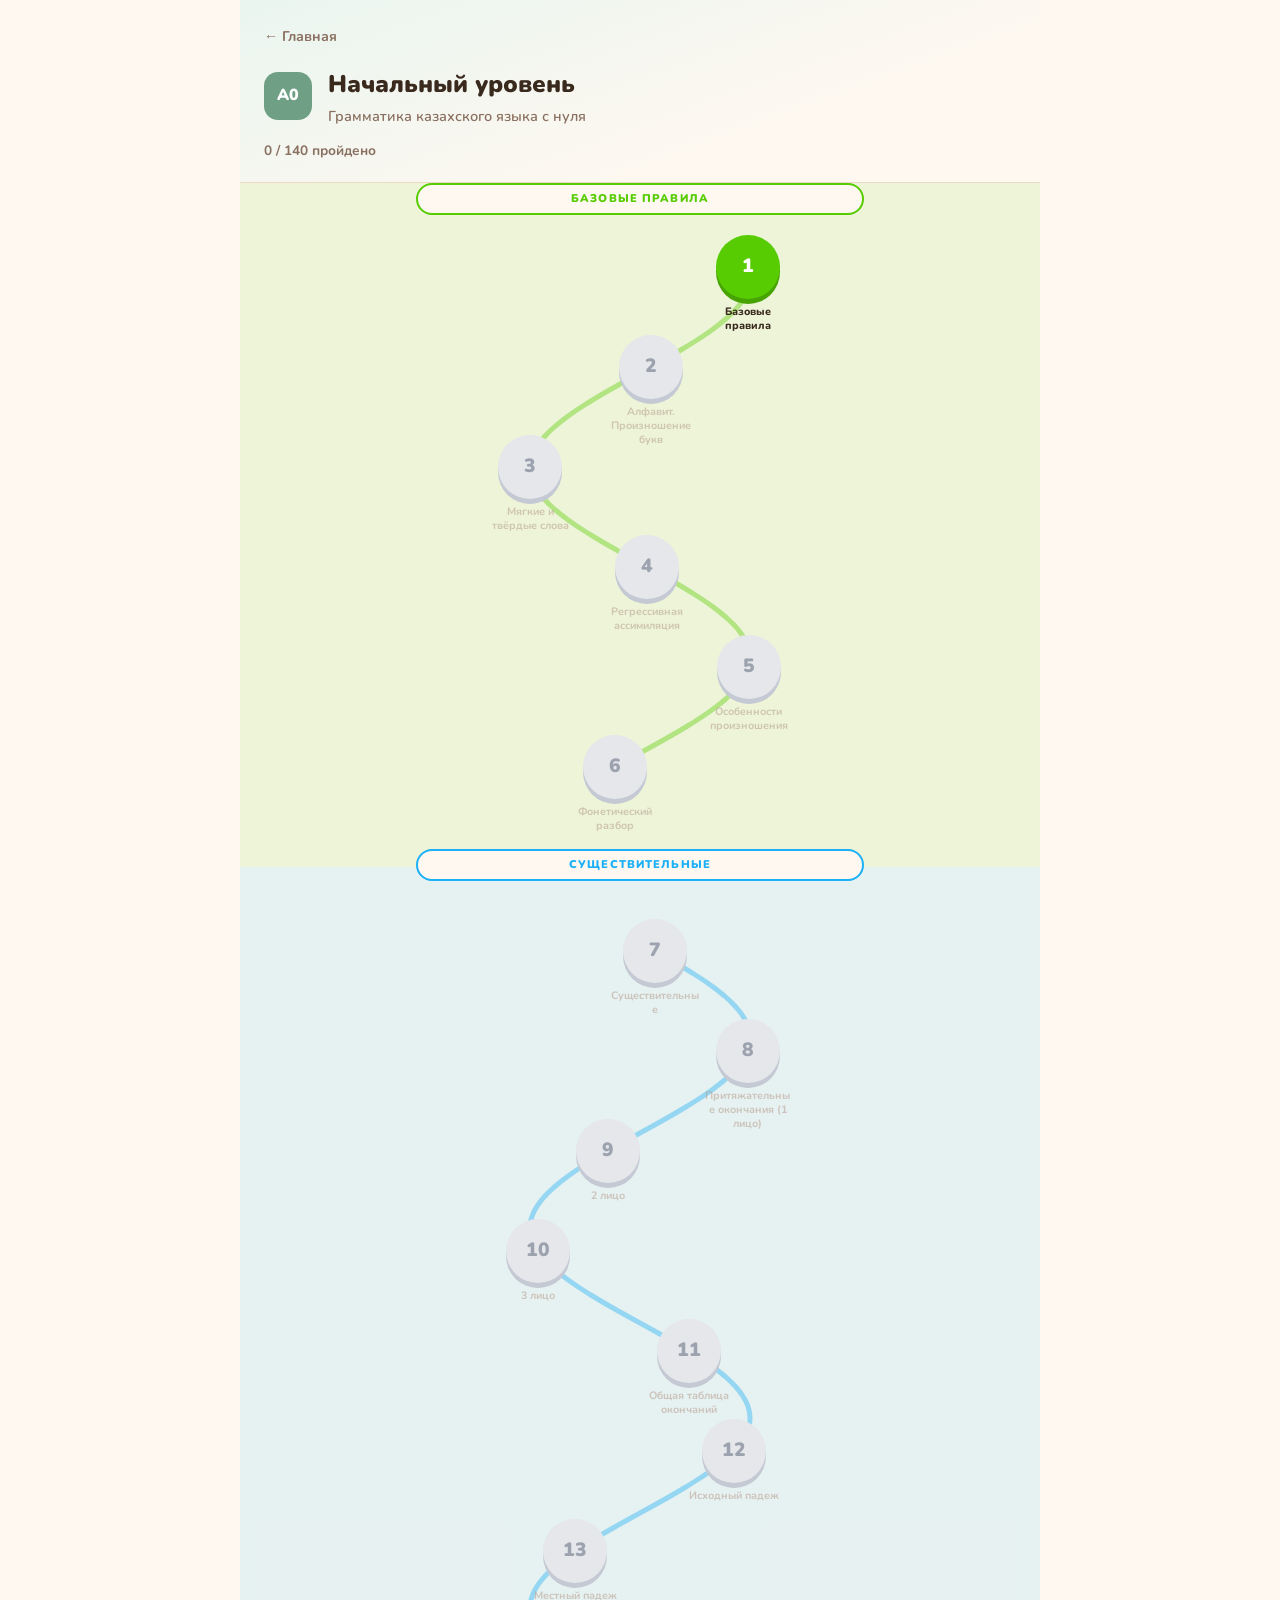
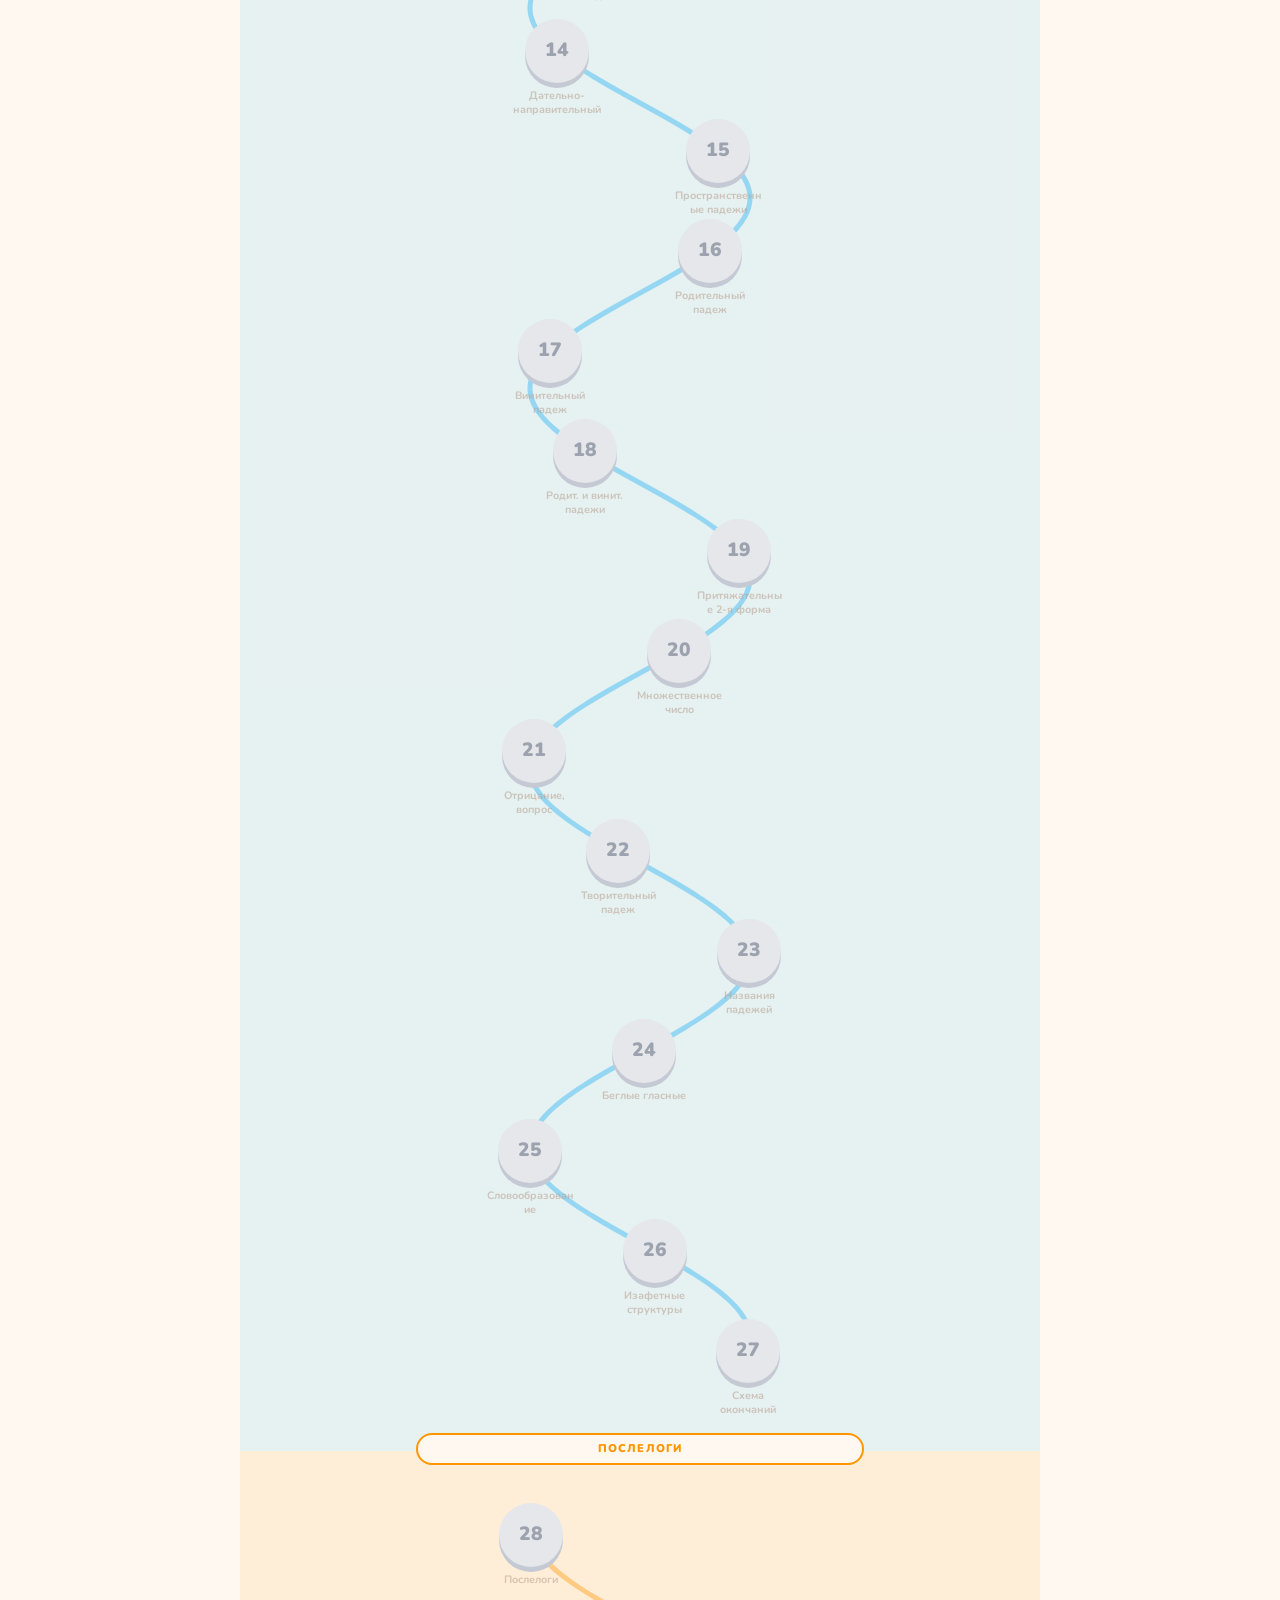
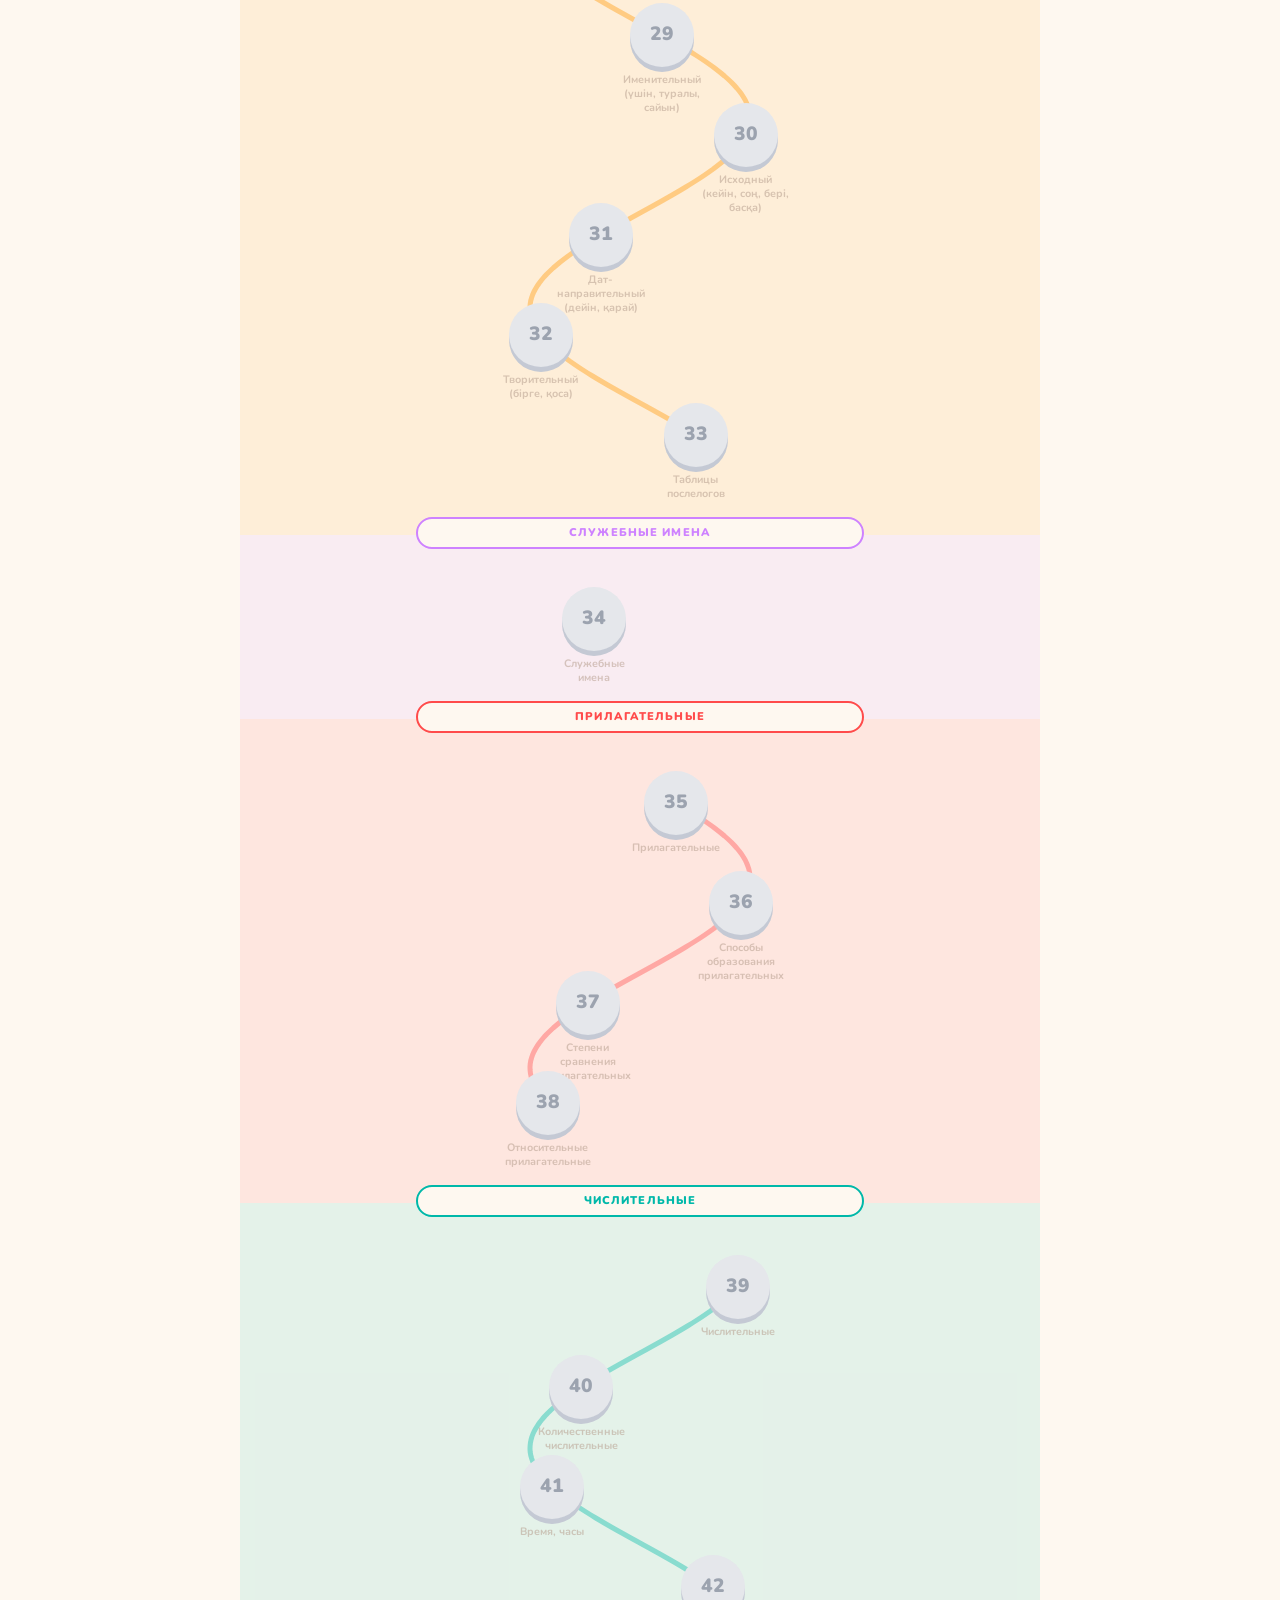
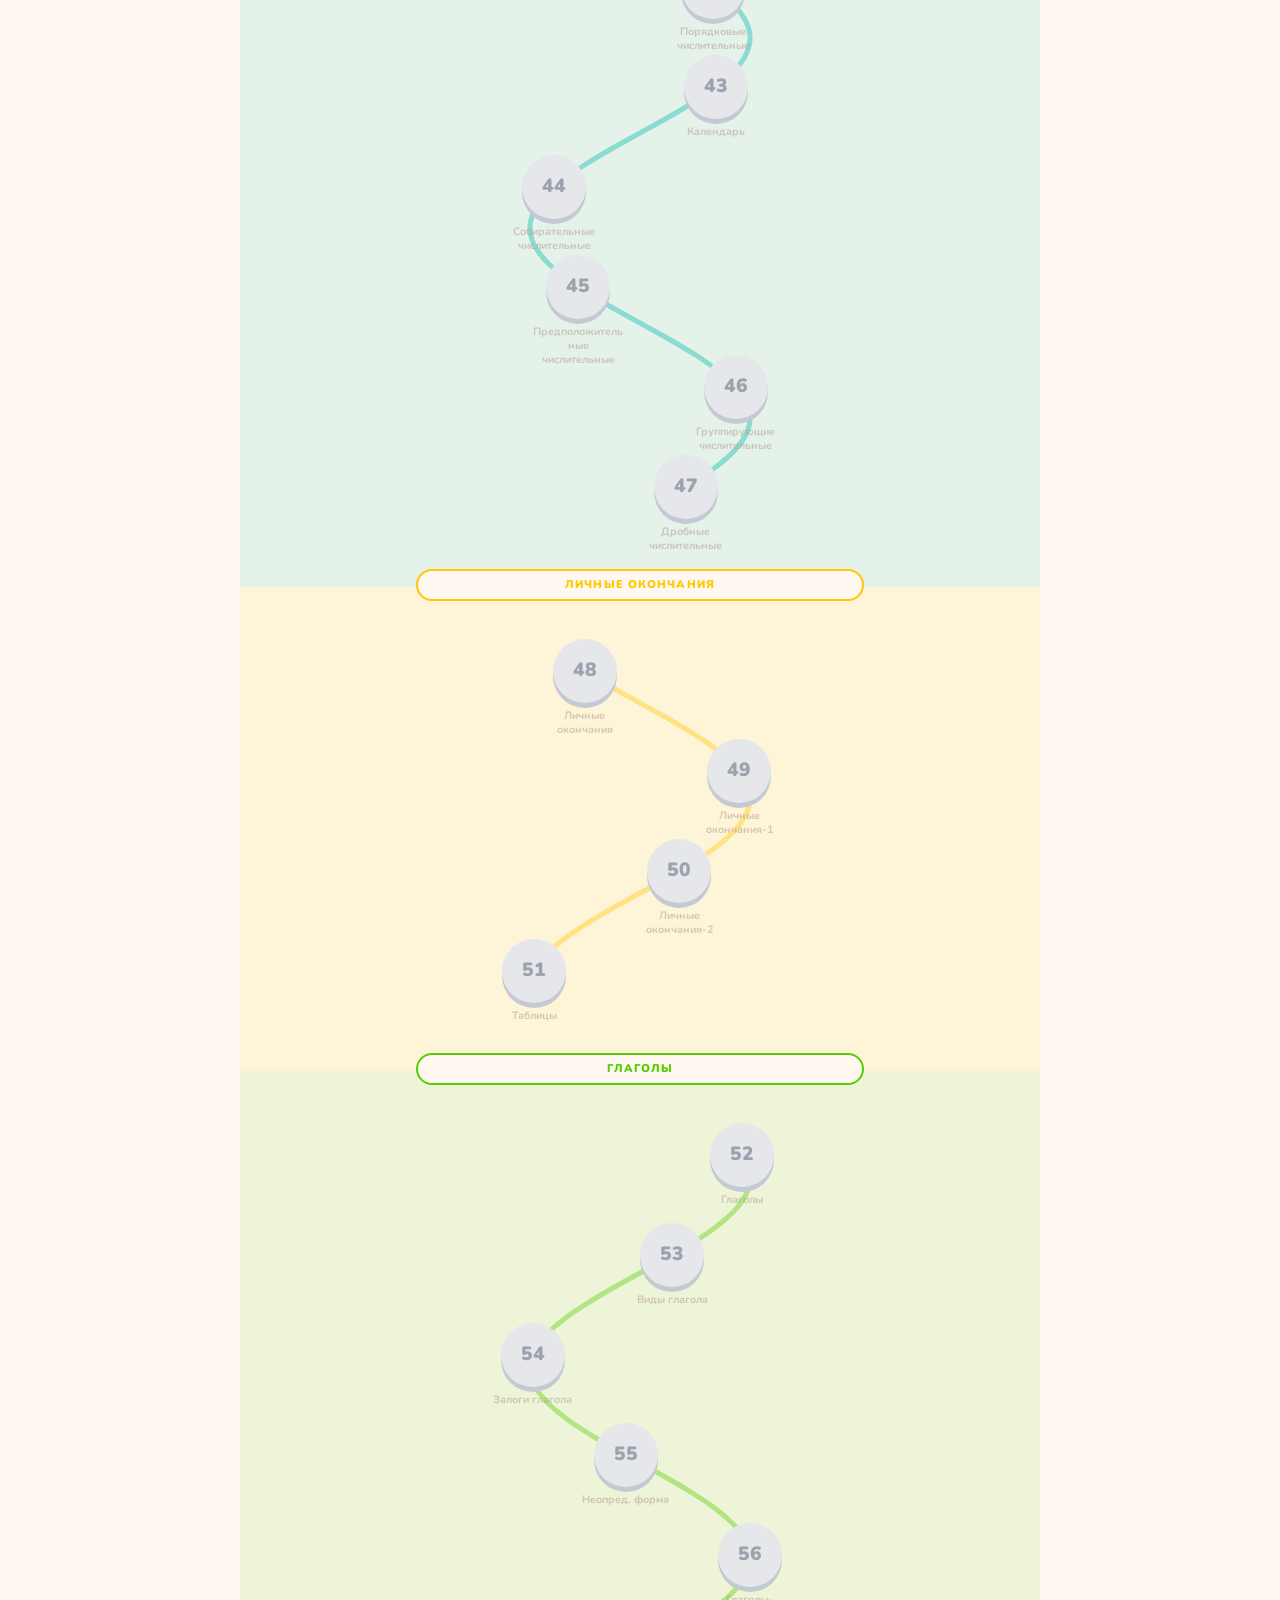
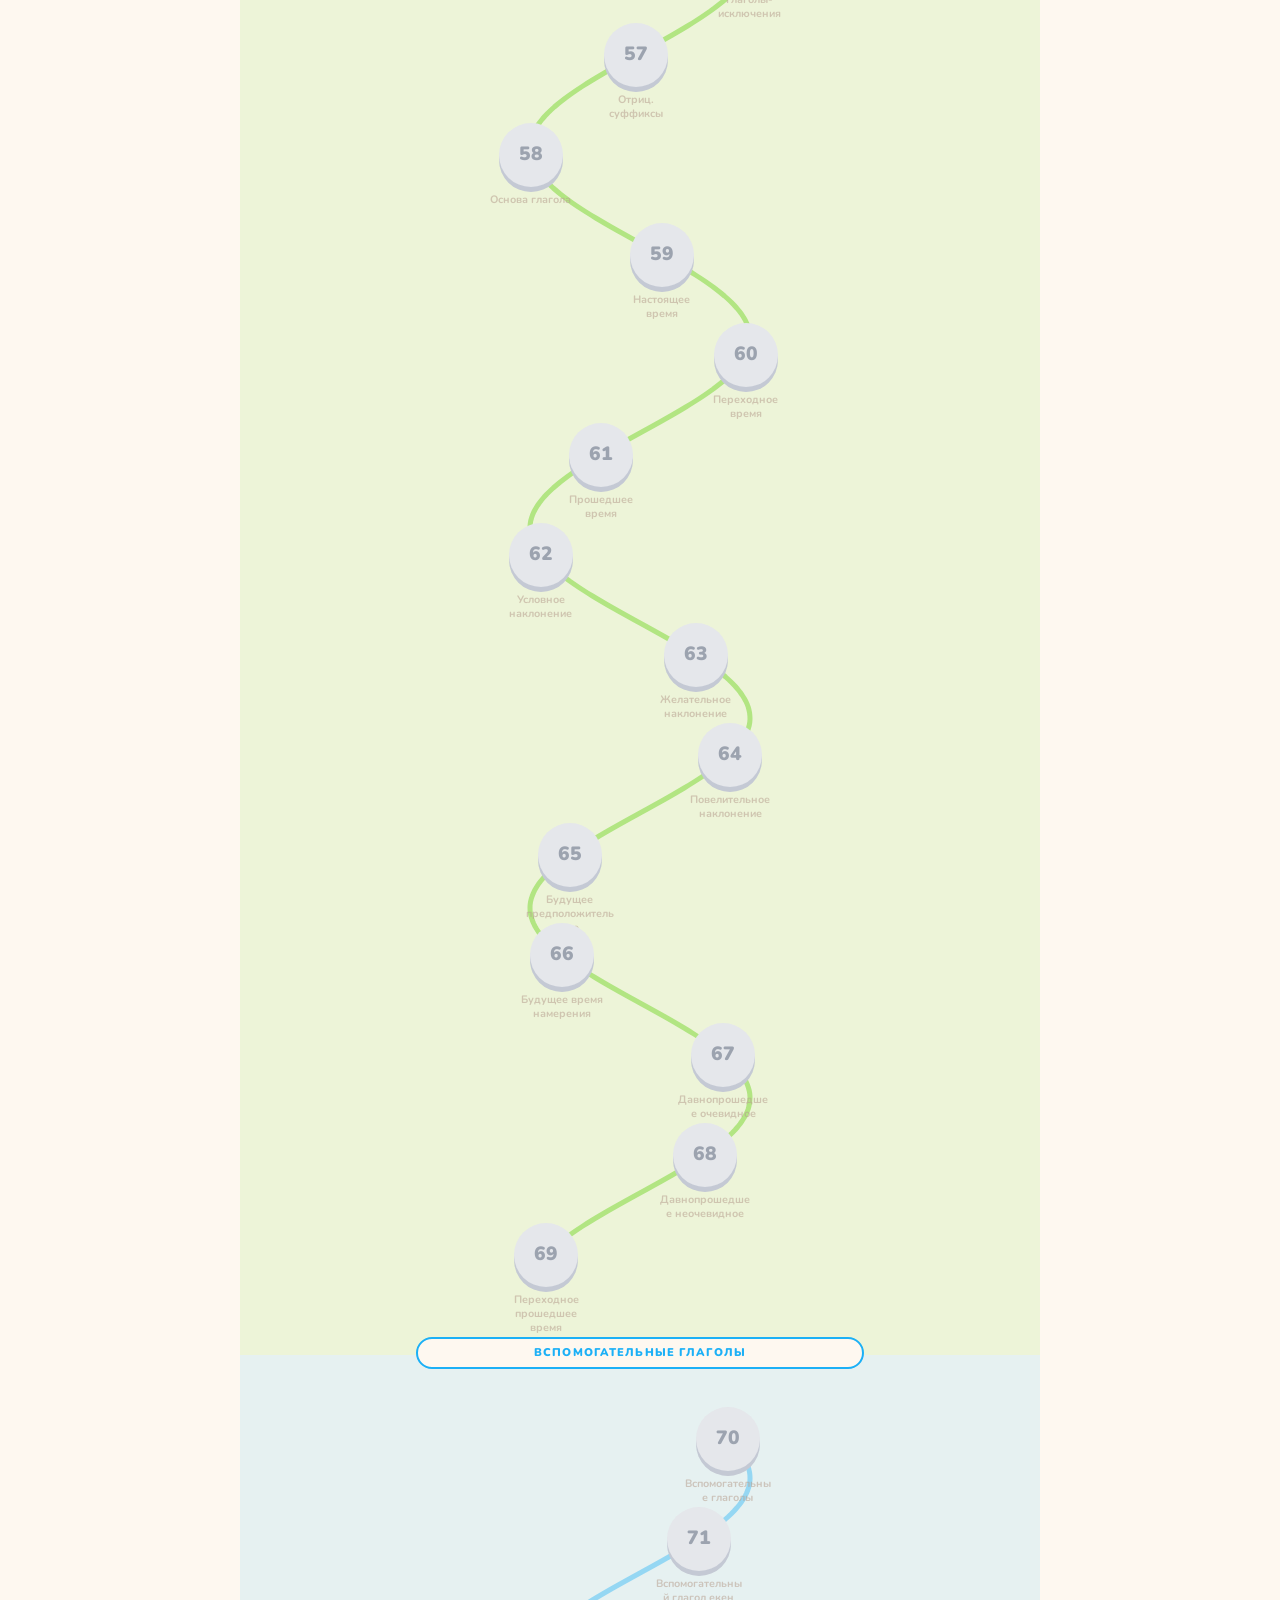
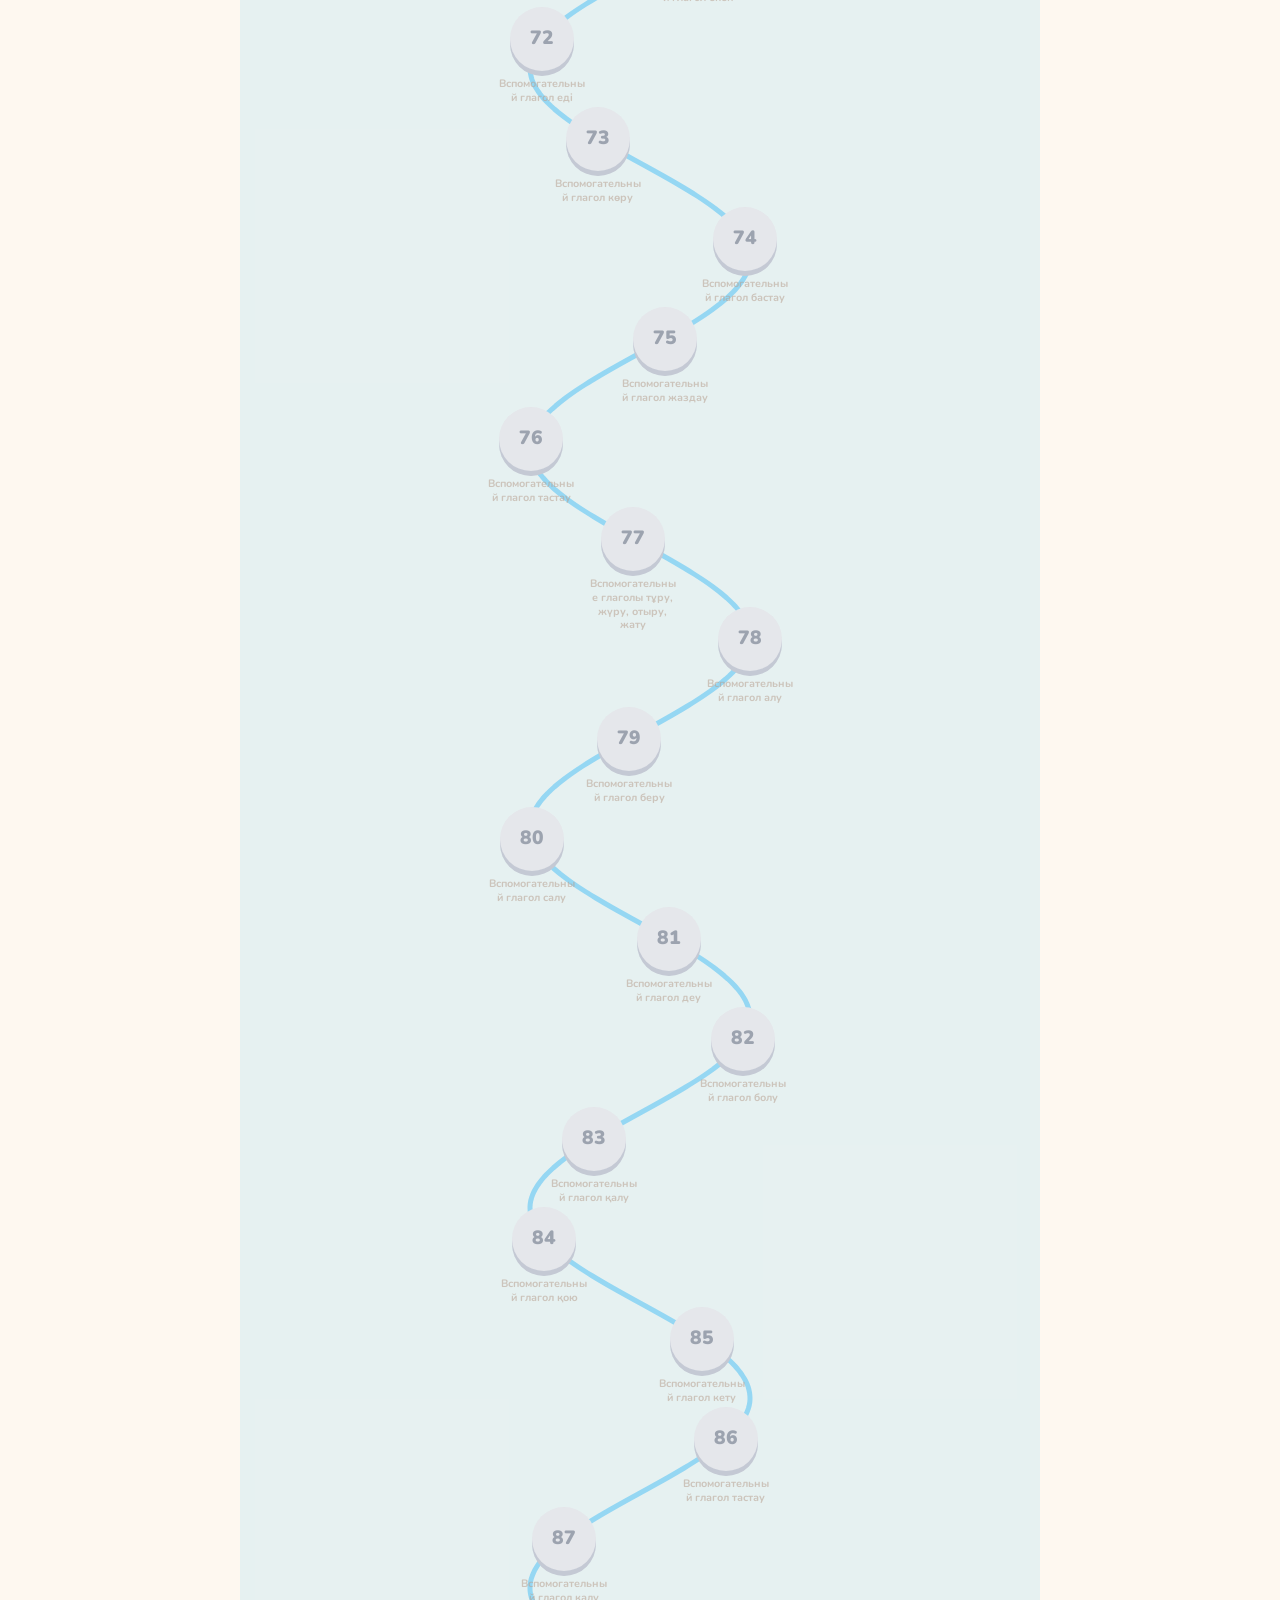
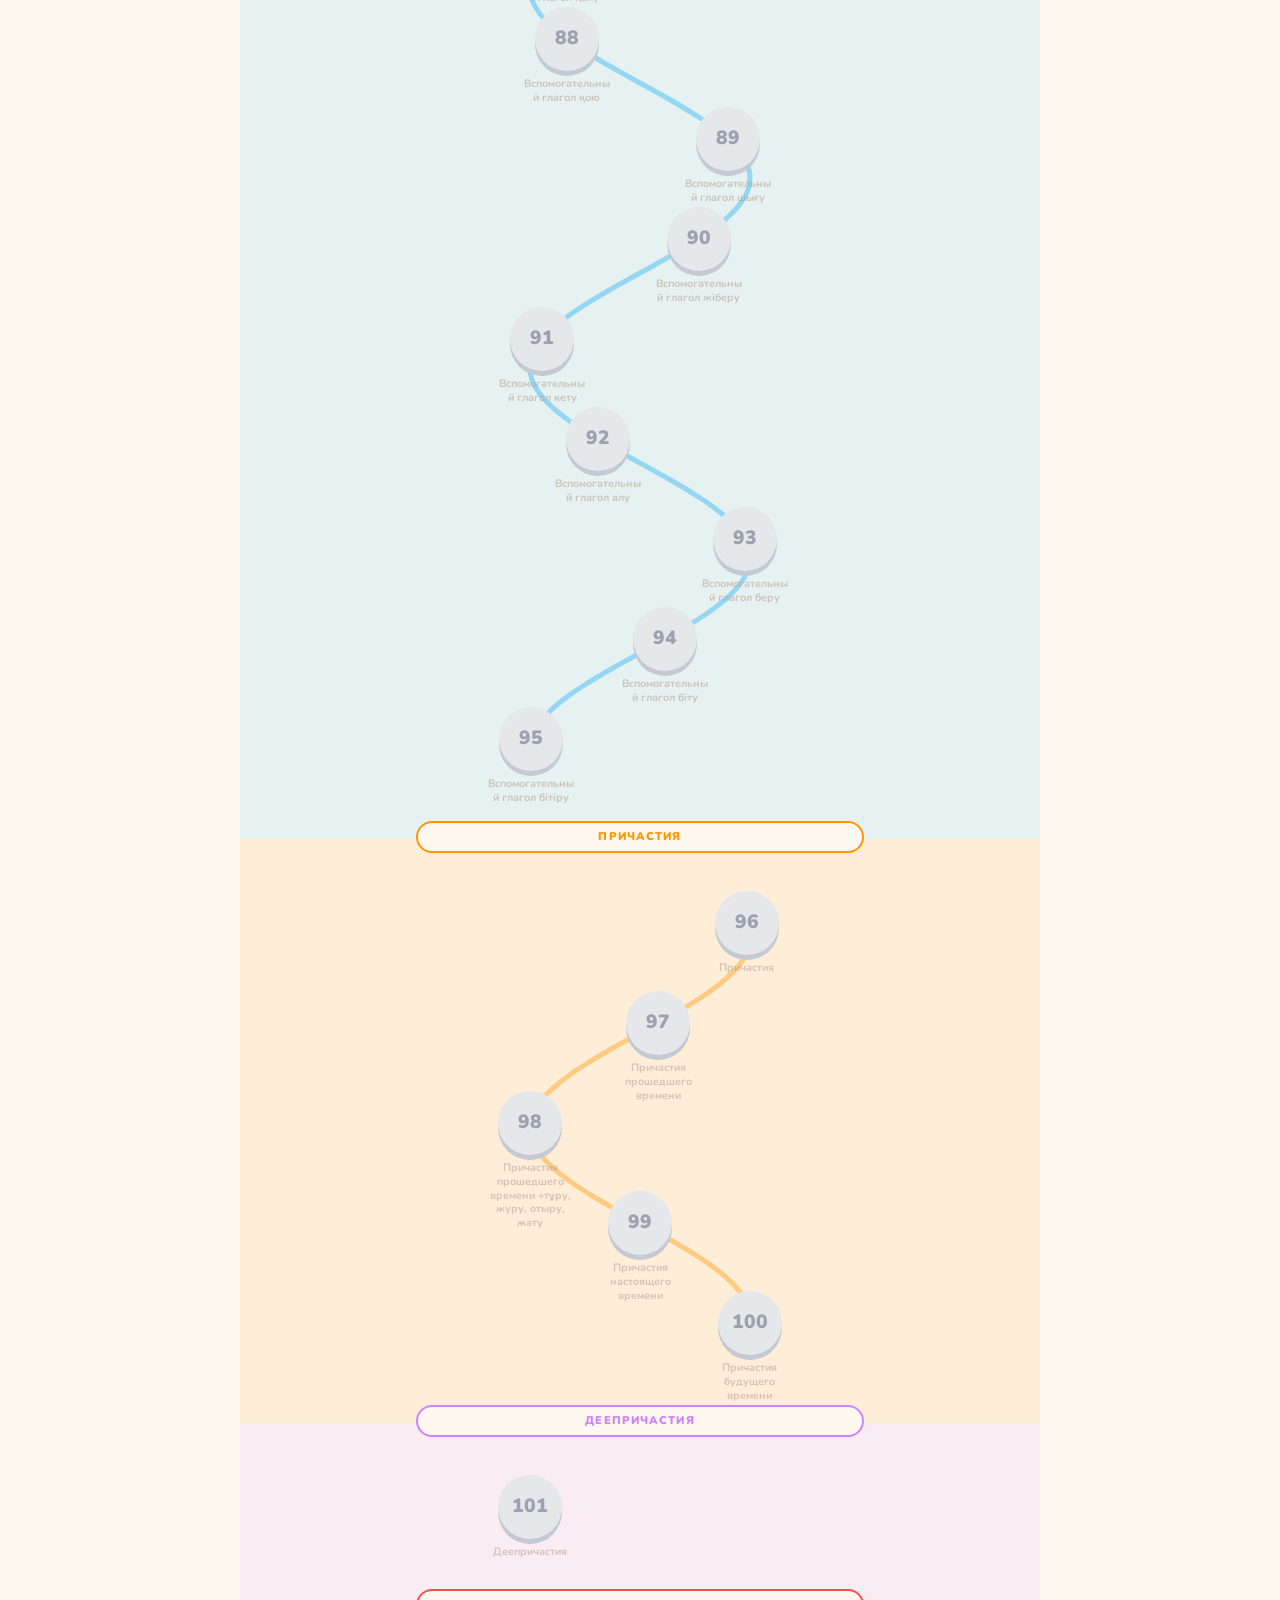
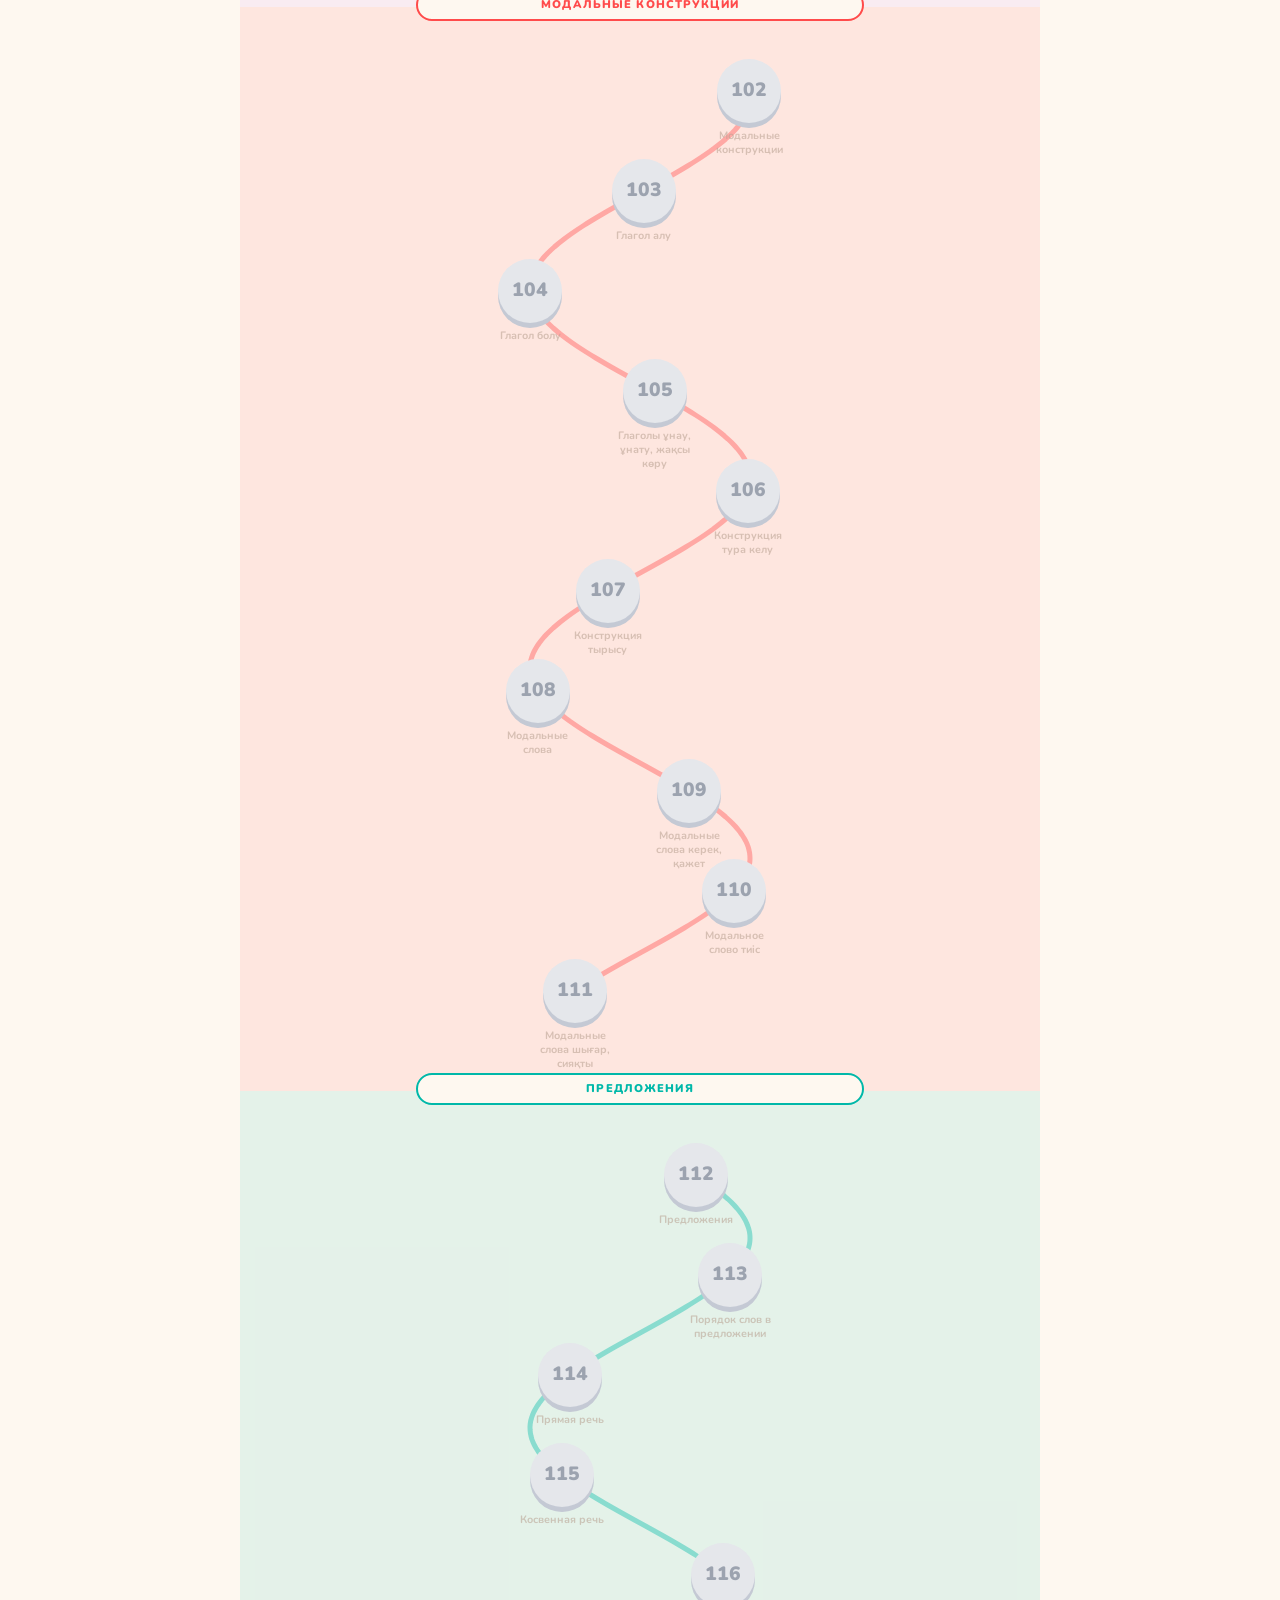
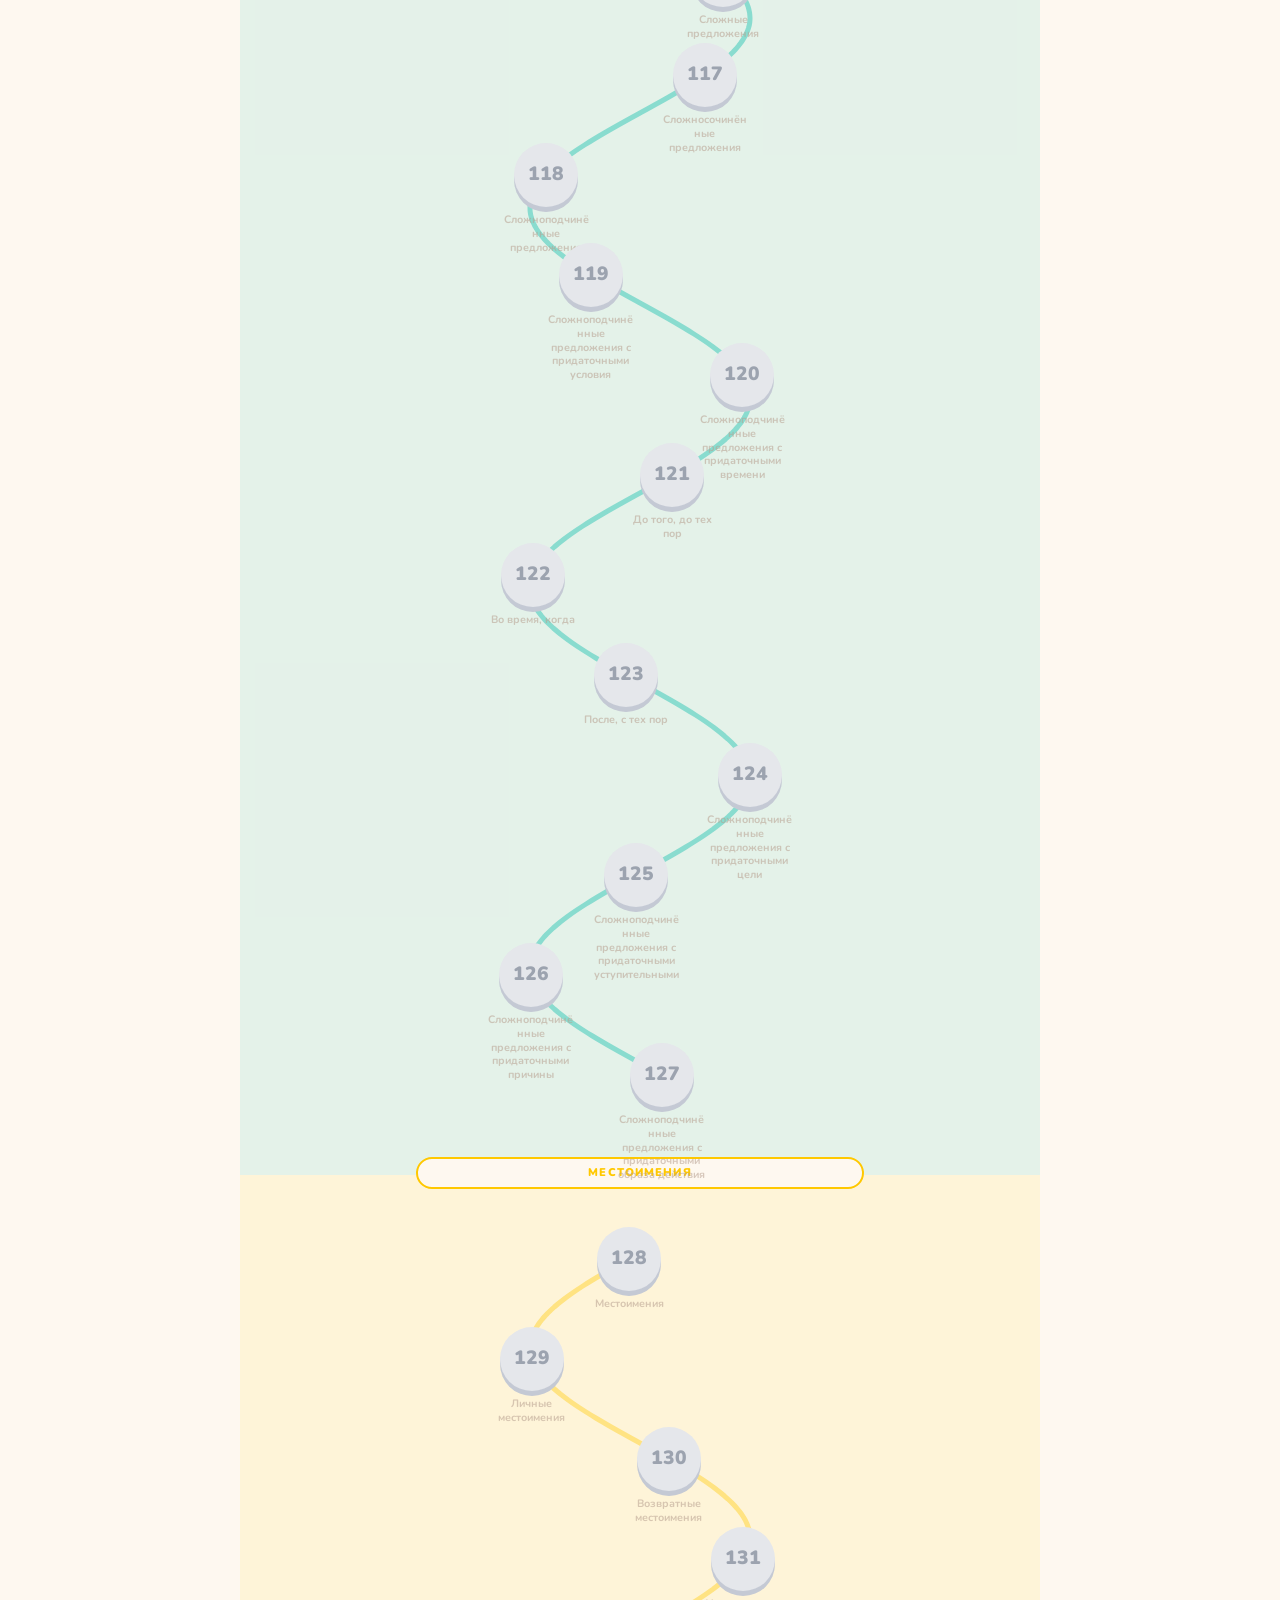
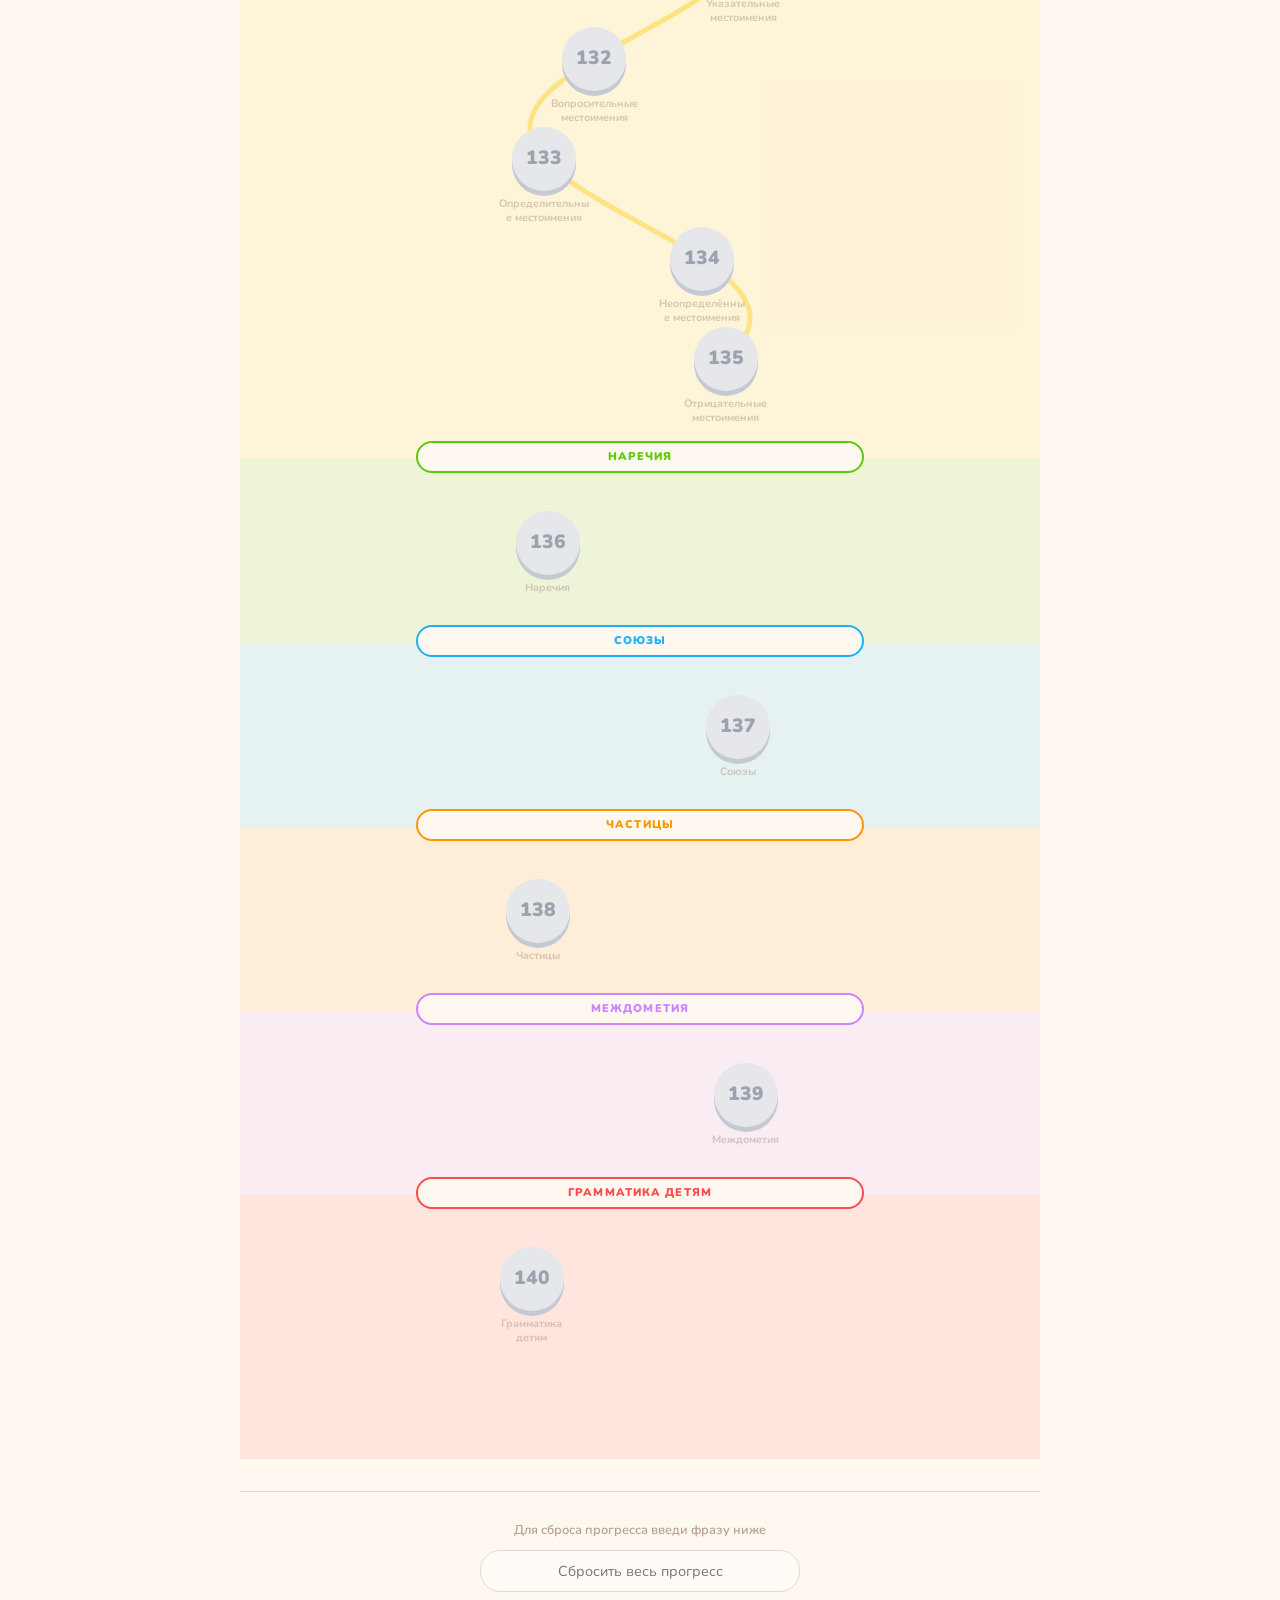
==== commit ccebeddb: "A0: fix empty practice step, repeat-visit words, reset + review button Bugs fixed: - renderPractice " ====
--- a/A0/index.html
+++ b/A0/index.html
@@ -33,8 +33,31 @@
         <!-- Rendered by path.js -->
         <div class="a0-loading">Загрузка уроков…</div>
       </div>
+
+      <!-- Reset section -->
+      <div class="a0-reset-section">
+        <p class="a0-reset-label">Для сброса прогресса введи фразу ниже</p>
+        <input type="text" id="reset-input" class="a0-reset-input"
+               placeholder="Сбросить весь прогресс" autocomplete="off" spellcheck="false" />
+        <button id="reset-confirm-btn" class="a0-reset-confirm-btn" style="display:none">🗑 Сбросить всё</button>
+      </div>
     </div>
 
+  </div>
+
+  <!-- Floating review button (shown when unlearned words exist) -->
+  <button class="a0-float-btn" id="review-btn" style="display:none" title="Повторить невыученные слова">
+    📚
+    <span class="a0-float-badge" id="review-badge">0</span>
+  </button>
+
+  <!-- Review modal -->
+  <div class="a0-modal" id="review-modal" style="display:none">
+    <div class="a0-modal-header">
+      <h3>Повторение слов</h3>
+      <button class="a0-modal-close" id="review-close">✕</button>
+    </div>
+    <div class="a0-modal-body" id="review-body"></div>
   </div>
 
   <script src="js/path.js"></script>
--- a/A0/css/a0.css
+++ b/A0/css/a0.css
@@ -65,14 +65,16 @@
 .a0-path-body {
   max-width: 800px;
   margin: 0 auto;
-  padding: 24px 24px 60px;
-}
-
-/* ── Lesson list ── */
+  padding: 0 0 60px;
+  overflow-x: hidden; /* clip bands that extend past page edges */
+}
+
+/* ── Lesson map ── */
 .a0-path-list {
-  display: flex;
-  flex-direction: column;
-  gap: 8px;
+  display: block;
+  max-width: 480px;
+  margin: 0 auto;
+  /* no overflow:hidden — bands break out to full screen width */
 }
 
 .a0-chapter-label {
@@ -273,6 +275,387 @@
 .a0-explanation p { margin-bottom: 12px; }
 .a0-explanation p:last-child { margin-bottom: 0; }
 
+/* ── Theory step ── */
+.a0-theory-wrap { }
+.a0-theory-badge {
+  display: inline-block;
+  font-size: .78rem;
+  font-weight: 800;
+  color: var(--secondary);
+  background: var(--secondary-pale, #e8f4fd);
+  border-radius: 20px;
+  padding: 3px 12px;
+  margin-bottom: 12px;
+}
+.a0-theory-title {
+  font-size: 1.2rem;
+  font-weight: 900;
+  margin-bottom: 20px;
+  color: var(--text);
+}
+
+/* ── Practice shared ── */
+.a0-practice-wrap {
+  padding: 4px 0 24px;
+}
+.a0-practice-icon {
+  font-size: 2.2rem;
+  text-align: center;
+  margin-bottom: 8px;
+}
+.a0-practice-instruction {
+  font-size: .95rem;
+  font-weight: 700;
+  text-align: center;
+  color: var(--text-muted);
+  margin-bottom: 20px;
+}
+.a0-practice-feedback {
+  min-height: 24px;
+  text-align: center;
+  font-weight: 700;
+  font-size: .95rem;
+  margin-top: 12px;
+  border-radius: var(--r-md);
+  padding: 6px 0;
+  transition: var(--transition);
+}
+.a0-practice-feedback.correct { color: var(--success); }
+.a0-practice-feedback.wrong   { color: var(--error); }
+.a0-practice-result {
+  font-size: 1.2rem;
+  font-weight: 900;
+  margin-bottom: 20px;
+  color: var(--text);
+}
+.a0-sort-progress {
+  text-align: center;
+  font-size: .82rem;
+  font-weight: 700;
+  color: var(--text-light);
+  margin-bottom: 16px;
+}
+
+/* ── Practice: match-pairs (drag to pair) ── */
+.a0-matched-pairs {
+  display: flex;
+  flex-wrap: wrap;
+  gap: 8px;
+  margin-bottom: 16px;
+  min-height: 4px;
+}
+.a0-matched-pair {
+  display: inline-flex;
+  align-items: center;
+  gap: 6px;
+  background: var(--success-pale);
+  border: 1.5px solid var(--success-light, #b7e4c7);
+  border-radius: var(--r-pill);
+  padding: 6px 14px;
+  font-size: 1.15rem;
+  font-weight: 900;
+  color: var(--success);
+  animation: pair-pop .35s cubic-bezier(.34,1.56,.64,1);
+}
+.a0-handshake { font-size: 1rem; }
+@keyframes pair-pop {
+  0% { transform: scale(0.5); opacity: 0; }
+  100% { transform: scale(1); opacity: 1; }
+}
+
+.a0-pairs-grid {
+  display: flex;
+  gap: 16px;
+  justify-content: center;
+  margin-bottom: 12px;
+}
+.a0-pairs-col {
+  display: flex;
+  flex-direction: column;
+  gap: 10px;
+}
+.pair-item {
+  padding: 14px 24px;
+  font-size: 1.4rem;
+  font-weight: 900;
+  border: 2.5px solid var(--border);
+  border-radius: var(--r-lg);
+  background: var(--bg-card);
+  transition: all 0.15s;
+  min-width: 80px;
+  text-align: center;
+  color: var(--text);
+  user-select: none;
+}
+.pair-item.pair-left { cursor: grab; }
+.pair-item.pair-left:active { cursor: grabbing; }
+.pair-item.selected {
+  border-color: var(--secondary);
+  background: var(--secondary-pale, #e8f4fd);
+  color: var(--secondary);
+}
+.pair-item.drag-over-target {
+  border-color: var(--secondary);
+  background: var(--secondary-pale, #e8f4fd);
+  transform: scale(1.06);
+}
+.pair-item.correct {
+  border-color: var(--success);
+  background: #e8f8f0;
+  color: var(--success);
+  cursor: default;
+  opacity: .45;
+}
+.pair-item.shake {
+  animation: shake 0.4s ease;
+  border-color: var(--error);
+}
+@keyframes shake {
+  0%,100% { transform: translateX(0); }
+  20%      { transform: translateX(-6px); }
+  60%      { transform: translateX(6px); }
+}
+
+/* ── Practice: sort-words (drag to basket) ── */
+.a0-drag-arena {
+  display: flex;
+  justify-content: center;
+  align-items: center;
+  padding: 8px 0 16px;
+  min-height: 130px;
+}
+.a0-drag-card {
+  background: var(--bg-card);
+  border: 2.5px solid var(--border);
+  border-radius: var(--r-xl);
+  padding: 28px 40px;
+  text-align: center;
+  cursor: grab;
+  user-select: none;
+  will-change: transform;
+  box-shadow: 0 3px 14px rgba(0,0,0,.08);
+  min-width: 160px;
+}
+.a0-drag-card.dragging {
+  cursor: grabbing;
+  box-shadow: 0 10px 32px rgba(0,0,0,.18);
+}
+.a0-sort-word {
+  font-size: 2rem;
+  font-weight: 900;
+  color: var(--secondary);
+  margin-bottom: 8px;
+}
+.a0-sort-hint {
+  font-size: .88rem;
+  color: var(--text-muted);
+}
+.a0-baskets {
+  display: flex;
+  gap: 14px;
+  margin-bottom: 12px;
+}
+.a0-basket {
+  flex: 1;
+  border: 3px dashed var(--border);
+  border-radius: var(--r-xl);
+  padding: 18px 8px;
+  text-align: center;
+  display: flex;
+  flex-direction: column;
+  align-items: center;
+  gap: 6px;
+  transition: border-color .15s, background .15s, transform .15s;
+  min-height: 96px;
+  justify-content: center;
+}
+.a0-basket-emoji { font-size: 2.2rem; line-height: 1; }
+.a0-basket-label { font-size: .8rem; font-weight: 800; color: var(--text-muted); }
+.a0-basket.drag-over {
+  border-color: var(--secondary);
+  border-style: solid;
+  background: var(--secondary-pale);
+  transform: scale(1.04);
+}
+.a0-basket.basket-success {
+  border-color: var(--success);
+  border-style: solid;
+  background: var(--success-pale);
+  animation: basket-pop .4s ease;
+}
+.a0-basket.basket-error {
+  border-color: var(--error);
+  border-style: solid;
+  background: #fde8e8;
+  animation: shake .4s ease;
+}
+@keyframes basket-pop {
+  0%,100% { transform: scale(1); }
+  45% { transform: scale(1.1); }
+}
+
+/* ── Practice: pick-one ── */
+.a0-pick-prompt {
+  font-size: 1.3rem;
+  font-weight: 900;
+  text-align: center;
+  color: var(--text);
+  background: var(--bg-card);
+  border: 2px solid var(--border);
+  border-radius: var(--r-xl);
+  padding: 24px;
+  margin-bottom: 20px;
+}
+.a0-pick-options {
+  display: flex;
+  flex-direction: column;
+  gap: 10px;
+}
+.a0-pick-btn {
+  padding: 14px 20px;
+  font-size: .97rem;
+  font-weight: 700;
+  border: 2px solid var(--border);
+  border-radius: var(--r-lg);
+  background: var(--bg-card);
+  cursor: pointer;
+  text-align: left;
+  transition: all 0.15s;
+  color: var(--text);
+}
+.a0-pick-btn:hover:not(:disabled) {
+  border-color: var(--secondary);
+  background: var(--secondary-pale, #e8f4fd);
+}
+.a0-pick-btn.correct { border-color: var(--success); background: #e8f8f0; color: var(--success); }
+.a0-pick-btn.wrong   { border-color: var(--error);   background: #fde8e8; color: var(--error); }
+.a0-pick-btn:disabled { cursor: default; }
+
+/* ── Find-letters practice ── */
+.a0-letters-grid {
+  display: flex;
+  flex-wrap: wrap;
+  gap: 10px;
+  justify-content: center;
+  margin: 8px 0 16px;
+}
+.a0-find-letter {
+  width: 58px;
+  height: 58px;
+  font-size: 1.5rem;
+  font-weight: 900;
+  border: 2.5px solid var(--border);
+  border-radius: var(--r-lg);
+  background: var(--bg-card);
+  color: var(--text);
+  cursor: pointer;
+  transition: all .15s;
+  display: flex;
+  align-items: center;
+  justify-content: center;
+}
+.a0-find-letter:hover:not(.found):not(.wrong-tap) {
+  border-color: var(--secondary);
+  background: var(--secondary-pale);
+}
+.a0-find-letter.found {
+  border-color: var(--success);
+  background: var(--success-pale);
+  color: var(--success);
+  cursor: default;
+  animation: pair-pop .3s ease;
+}
+.a0-find-letter.wrong-tap {
+  border-color: var(--error);
+  background: #fde8e8;
+  animation: shake .35s ease;
+}
+
+/* ── Vocab card (shared by pre-lesson and review) ── */
+.a0-vocab-section-header {
+  text-align: center;
+  margin-bottom: 20px;
+}
+.a0-vocab-section-header h3 {
+  font-size: 1.2rem;
+  font-weight: 900;
+  color: var(--text);
+  margin-bottom: 4px;
+}
+.a0-vocab-section-header p {
+  font-size: .88rem;
+  color: var(--text-muted);
+  font-weight: 600;
+}
+.a0-vocab-card {
+  background: var(--bg-card);
+  border: 2px solid var(--border);
+  border-radius: var(--r-xl);
+  padding: 40px 28px;
+  text-align: center;
+  min-height: 160px;
+  display: flex;
+  flex-direction: column;
+  align-items: center;
+  justify-content: center;
+  box-shadow: var(--shadow-sm);
+  margin-bottom: 4px;
+  user-select: none;
+  transition: box-shadow .15s;
+}
+.a0-vocab-card:hover { box-shadow: var(--shadow-md); }
+.a0-vocab-card > div:first-child {
+  font-size: 1.7rem;
+  font-weight: 900;
+  color: var(--text);
+}
+
+/* ── Kaz-tili.kz content styles ── */
+.kaz-content table {
+  border-collapse: collapse;
+  margin: 12px 0;
+  font-size: .9rem;
+  display: block;
+  overflow-x: auto;
+  max-width: 100%;
+  white-space: nowrap;
+}
+.kaz-content table td, .kaz-content table th {
+  border: 1px solid var(--border);
+  padding: 4px 8px;
+  vertical-align: top;
+}
+.kaz-content .kaz {
+  font-weight: 700;
+  color: var(--secondary);
+}
+.kaz-content .se {
+  color: var(--text-muted);
+  font-size: .9em;
+}
+.kaz-content u { text-decoration: underline; }
+
+/* Audio play button */
+.play-audio {
+  display: inline-flex;
+  align-items: center;
+  justify-content: center;
+  width: 28px;
+  height: 28px;
+  border-radius: 50%;
+  border: none;
+  background: var(--secondary);
+  color: #fff;
+  font-size: .8rem;
+  cursor: pointer;
+  vertical-align: middle;
+  margin: 0 2px;
+  flex-shrink: 0;
+  transition: background var(--transition), transform 0.1s;
+}
+.play-audio:hover { background: var(--secondary-dark, #1a6fba); transform: scale(1.1); }
+.play-audio:active { transform: scale(0.95); }
+
 /* ── Step: Flashcards (vocabulary) ── */
 .a0-vocab-header {
   text-align: center;
@@ -385,6 +768,27 @@
 .a0-match-item.selected { border-color: var(--secondary); background: var(--secondary-pale); box-shadow: 0 0 0 2px var(--secondary); }
 .a0-match-item.matched  { border-color: var(--success); background: var(--success-pale); color: var(--success); cursor: default; }
 .a0-match-item.wrong    { border-color: var(--error); background: var(--error-pale); animation: shake .3s; }
+
+/* ── Back button ── */
+.a0-back-btn {
+  display: inline-flex;
+  align-items: center;
+  gap: 6px;
+  padding: 6px 14px;
+  border-radius: var(--r-pill);
+  border: 1.5px solid var(--border);
+  background: transparent;
+  color: var(--text-muted);
+  font-size: .85rem;
+  font-weight: 700;
+  cursor: pointer;
+  margin-bottom: 20px;
+  transition: var(--transition);
+}
+.a0-back-btn:hover {
+  border-color: var(--secondary);
+  color: var(--secondary);
+}
 
 /* ── Navigation button ── */
 .a0-nav-btn {
@@ -473,6 +877,132 @@
   75% { transform: translateX(6px); }
 }
 
+/* ── Floating review button ── */
+.a0-float-btn {
+  position: fixed;
+  top: 20px;
+  right: 20px;
+  width: 52px;
+  height: 52px;
+  border-radius: 50%;
+  background: var(--secondary);
+  color: #fff;
+  font-size: 1.4rem;
+  border: none;
+  cursor: pointer;
+  box-shadow: 0 4px 16px rgba(0,0,0,.22);
+  display: none; /* shown via JS */
+  align-items: center;
+  justify-content: center;
+  z-index: 200;
+  transition: transform .15s, box-shadow .15s;
+}
+.a0-float-btn:hover {
+  transform: translateY(-2px);
+  box-shadow: 0 6px 22px rgba(0,0,0,.28);
+}
+.a0-float-badge {
+  position: absolute;
+  top: -5px;
+  right: -5px;
+  background: var(--error);
+  color: #fff;
+  font-size: .68rem;
+  font-weight: 900;
+  min-width: 20px;
+  height: 20px;
+  border-radius: 10px;
+  display: flex;
+  align-items: center;
+  justify-content: center;
+  padding: 0 4px;
+  border: 2px solid var(--bg-page);
+}
+
+/* ── Review modal ── */
+.a0-modal {
+  position: fixed;
+  inset: 0;
+  background: var(--bg-page);
+  z-index: 500;
+  overflow-y: auto;
+}
+.a0-modal-header {
+  position: sticky;
+  top: 0;
+  z-index: 10;
+  background: var(--bg-page);
+  border-bottom: 1.5px solid var(--border);
+  padding: 14px 20px;
+  display: flex;
+  align-items: center;
+  justify-content: space-between;
+}
+.a0-modal-header h3 {
+  font-size: 1.1rem;
+  font-weight: 900;
+  color: var(--text);
+}
+.a0-modal-close {
+  background: none;
+  border: 1.5px solid var(--border);
+  border-radius: var(--r-md);
+  font-size: 1rem;
+  cursor: pointer;
+  color: var(--text-muted);
+  padding: 4px 12px;
+  font-weight: 700;
+  transition: var(--transition);
+}
+.a0-modal-close:hover { border-color: var(--error); color: var(--error); }
+.a0-modal-body {
+  max-width: 700px;
+  margin: 0 auto;
+  padding: 28px 20px 80px;
+}
+
+/* ── Reset section ── */
+.a0-reset-section {
+  padding: 28px 20px 40px;
+  margin-top: 32px;
+  border-top: 1.5px solid var(--border);
+  text-align: center;
+}
+.a0-reset-label {
+  font-size: .8rem;
+  color: var(--text-light);
+  font-weight: 600;
+  margin-bottom: 10px;
+}
+.a0-reset-input {
+  display: block;
+  width: 100%;
+  max-width: 320px;
+  margin: 0 auto 12px;
+  padding: 10px 14px;
+  border: 1.5px solid var(--border);
+  border-radius: var(--r-lg);
+  font-size: .9rem;
+  font-family: inherit;
+  background: var(--bg-card);
+  color: var(--text);
+  text-align: center;
+}
+.a0-reset-input:focus { outline: none; border-color: var(--error); }
+.a0-reset-confirm-btn {
+  background: var(--error);
+  color: #fff;
+  border: none;
+  border-radius: var(--r-lg);
+  padding: 12px 28px;
+  font-size: .95rem;
+  font-weight: 800;
+  cursor: pointer;
+  font-family: inherit;
+  transition: opacity .15s;
+}
+.a0-reset-confirm-btn:hover { opacity: .85; }
+
 /* ── Responsive ── */
 @media (max-width: 600px) {
   .a0-path-header { padding: 16px; }
@@ -482,3 +1012,105 @@
   .a0-step-intro h2 { font-size: 1.5rem; }
   .a0-match-pairs { grid-template-columns: 1fr 1fr; gap: 6px; }
 }
+
+/* ============================================================
+   MAP PATH STYLES  (sinusoidal, absolute layout)
+   ============================================================ */
+
+/* Outer list — owns the width, map-container fills it */
+.a0-path-list { overflow: visible; }
+
+.map-container {
+  position: relative;
+  width: 100%;
+}
+
+/* Colored chapter background bands — left/width/top/height set by JS */
+.map-band {
+  position: absolute;
+  z-index: 0;
+}
+
+/* SVG sine path */
+.map-svg {
+  position: absolute;
+  top: 0;
+  left: 0;
+  pointer-events: none;
+  z-index: 1;
+  overflow: visible;
+}
+
+/* Chapter banner pills */
+.map-banner-abs {
+  position: absolute;
+  left: 16px;
+  right: 16px;
+  display: flex;
+  align-items: center;
+  justify-content: center;
+  padding: 5px 16px;
+  border: 2px solid;
+  border-radius: 999px;
+  font-size: .7rem;
+  font-weight: 900;
+  text-transform: uppercase;
+  letter-spacing: .1em;
+  text-align: center;
+  z-index: 3;
+  white-space: nowrap;
+  overflow: hidden;
+  text-overflow: ellipsis;
+}
+
+/* Nodes — absolutely placed by JS */
+.map-node {
+  position: absolute;
+  display: flex;
+  flex-direction: column;
+  align-items: center;
+  gap: 6px;
+  text-decoration: none;
+  color: inherit;
+  width: 90px;
+  transform: translateX(-50%);
+  z-index: 4;
+}
+.map-node.locked { cursor: default; pointer-events: none; }
+
+.map-node-circle {
+  width: 64px;
+  height: 64px;
+  border-radius: 50%;
+  display: flex;
+  align-items: center;
+  justify-content: center;
+  font-size: 1.2rem;
+  font-weight: 900;
+  color: #fff;
+  transition: transform .12s, box-shadow .12s;
+  flex-shrink: 0;
+}
+.map-node:not(.locked):hover .map-node-circle  { transform: translateY(-3px); }
+.map-node:not(.locked):active .map-node-circle { transform: translateY(4px); }
+.map-node.available .map-node-circle {
+  animation: map-bounce 2.2s ease-in-out infinite;
+}
+@keyframes map-bounce {
+  0%, 100% { transform: translateY(0); }
+  50%       { transform: translateY(-8px); }
+}
+
+.map-node-label {
+  font-size: .67rem;
+  font-weight: 700;
+  color: var(--text-muted);
+  text-align: center;
+  line-height: 1.3;
+  max-width: 90px;
+  word-break: break-word;
+  hyphens: auto;
+}
+.map-node.done      .map-node-label { color: #46a302; }
+.map-node.available .map-node-label { color: var(--text); font-weight: 800; }
+.map-node.locked    .map-node-label { color: var(--text-light); opacity: .55; }
